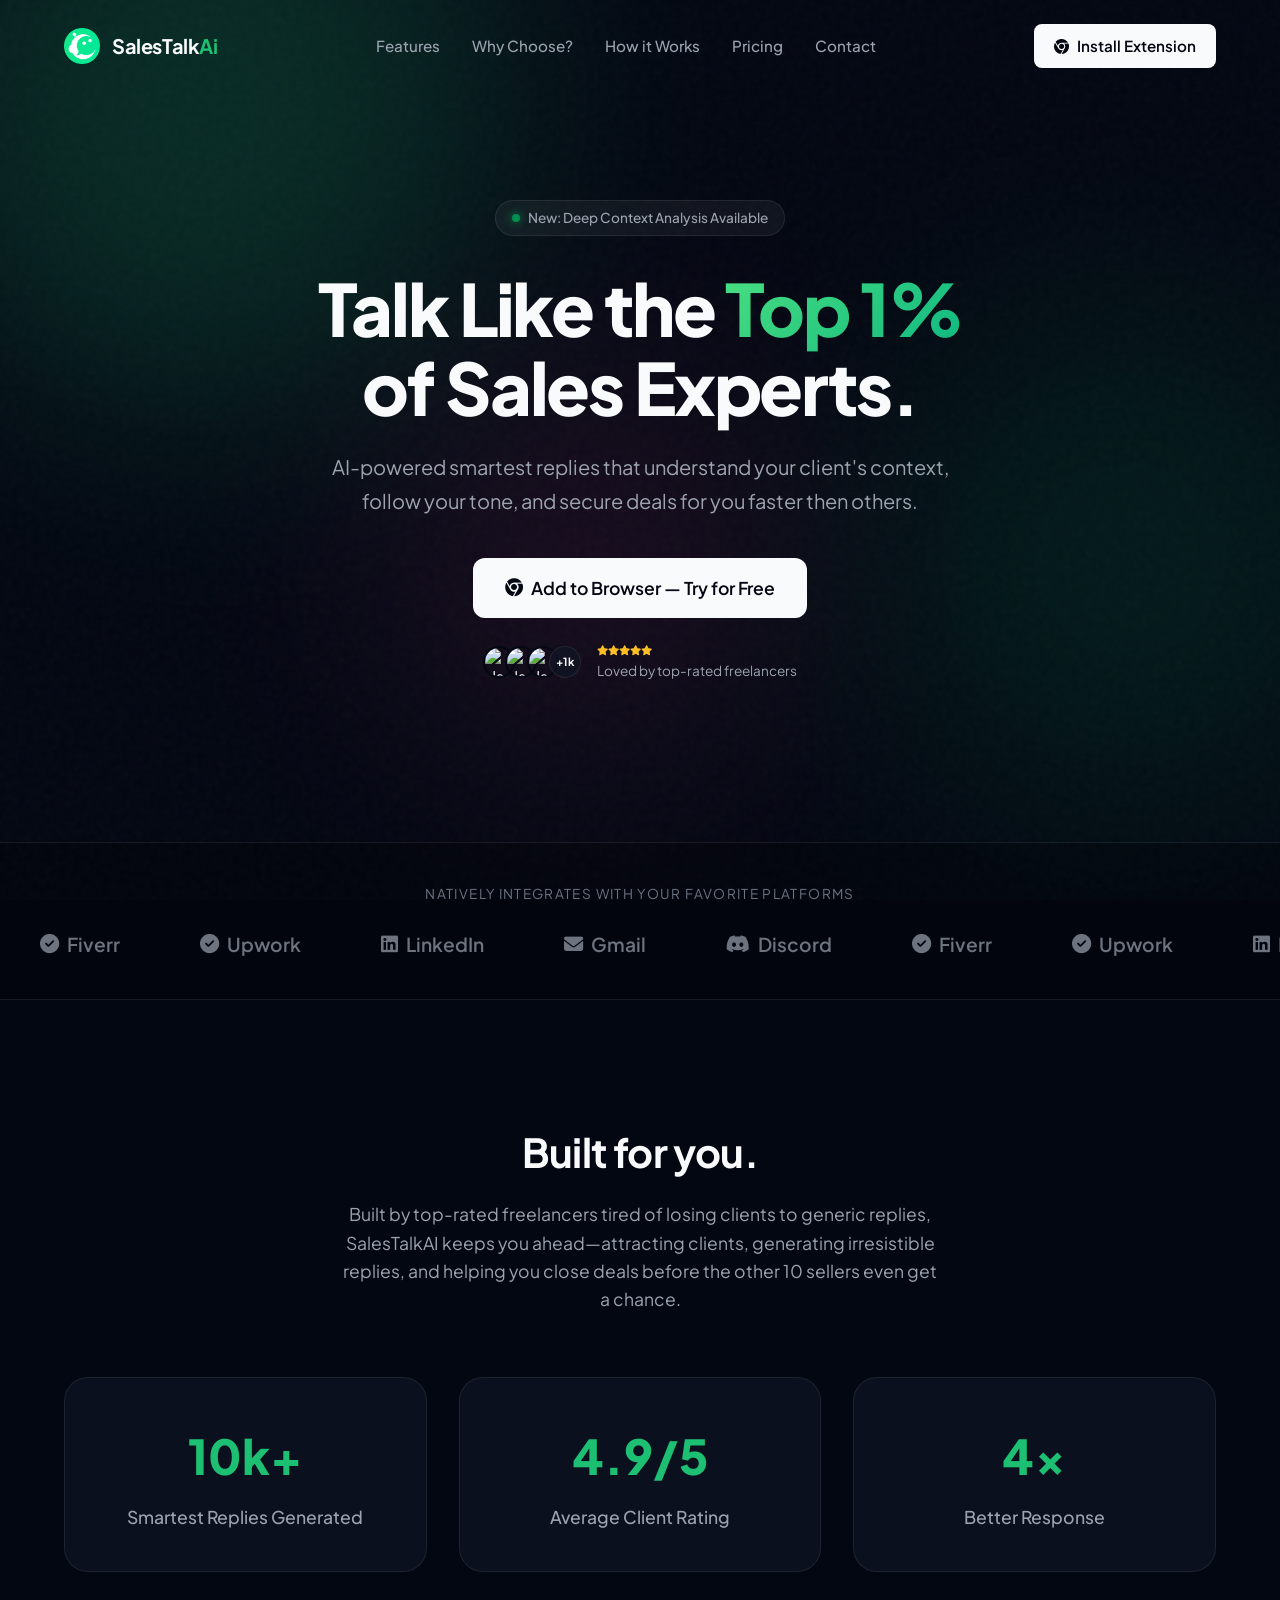
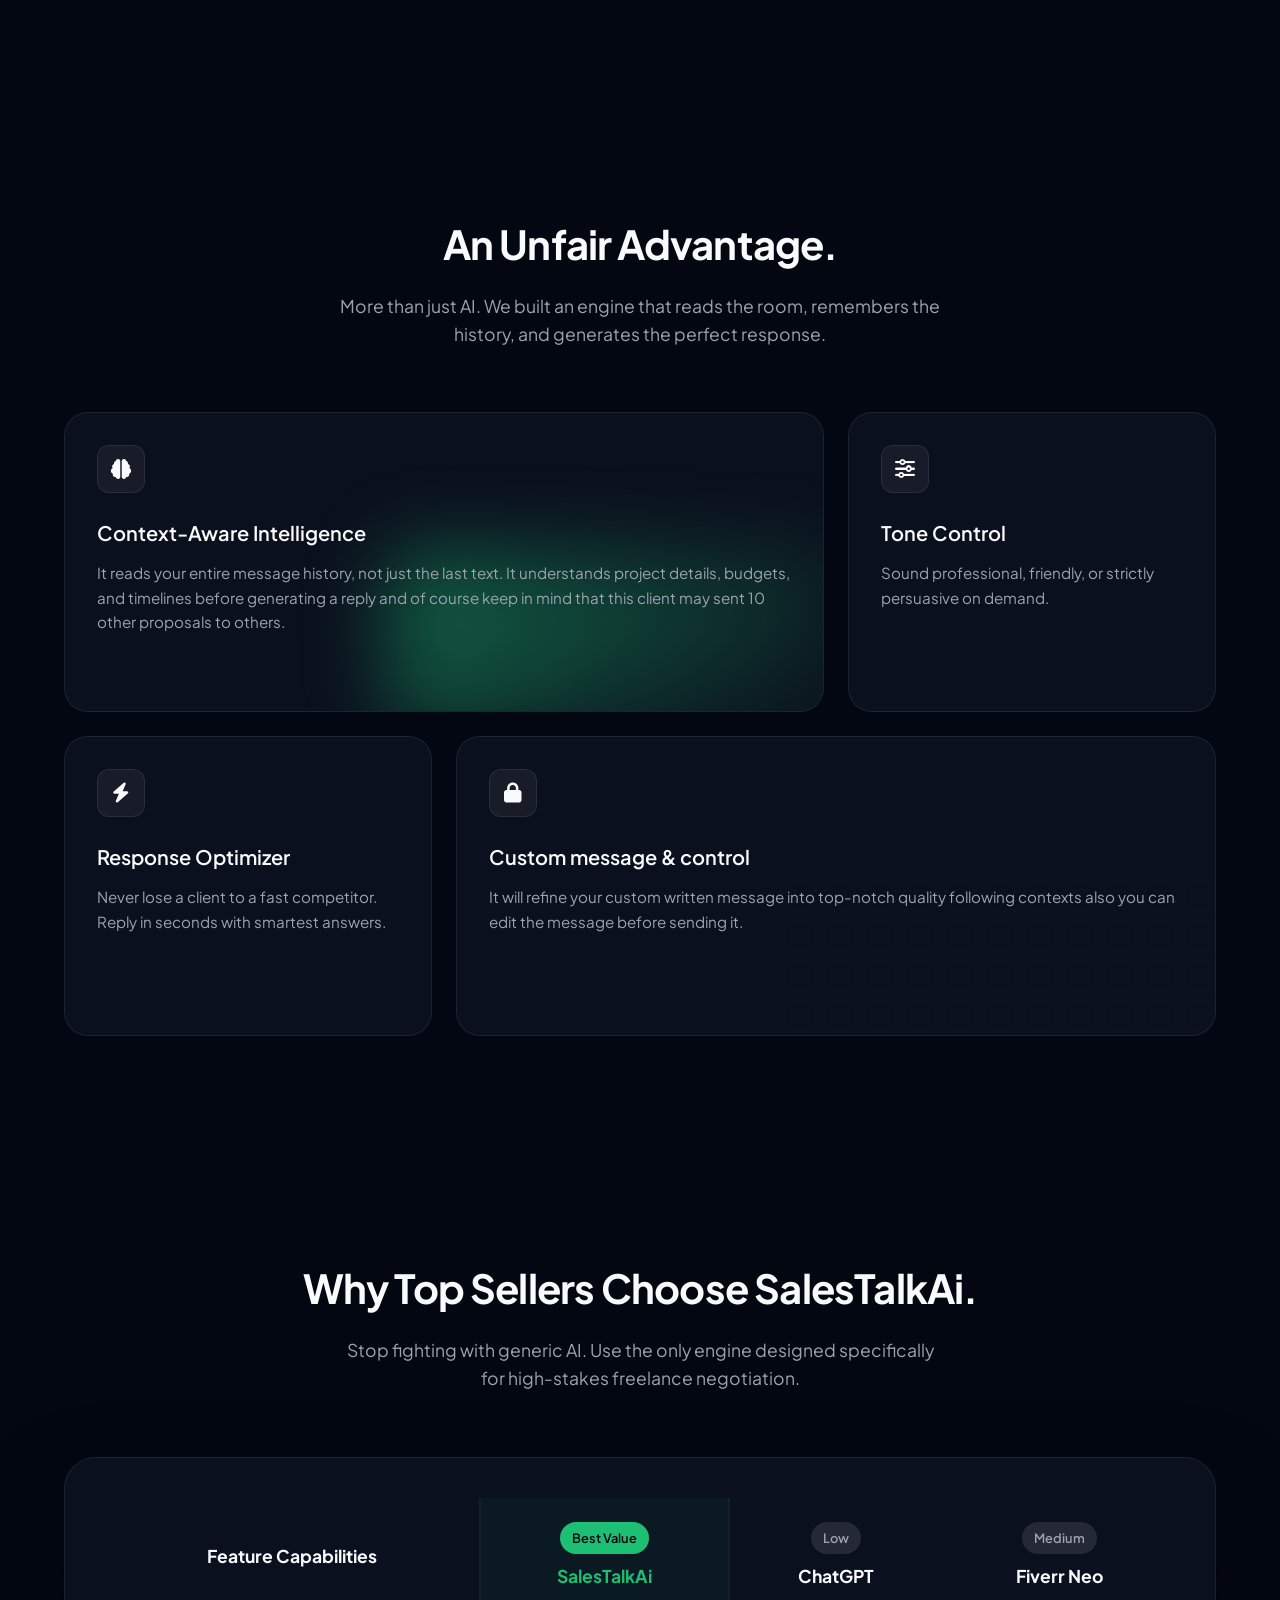
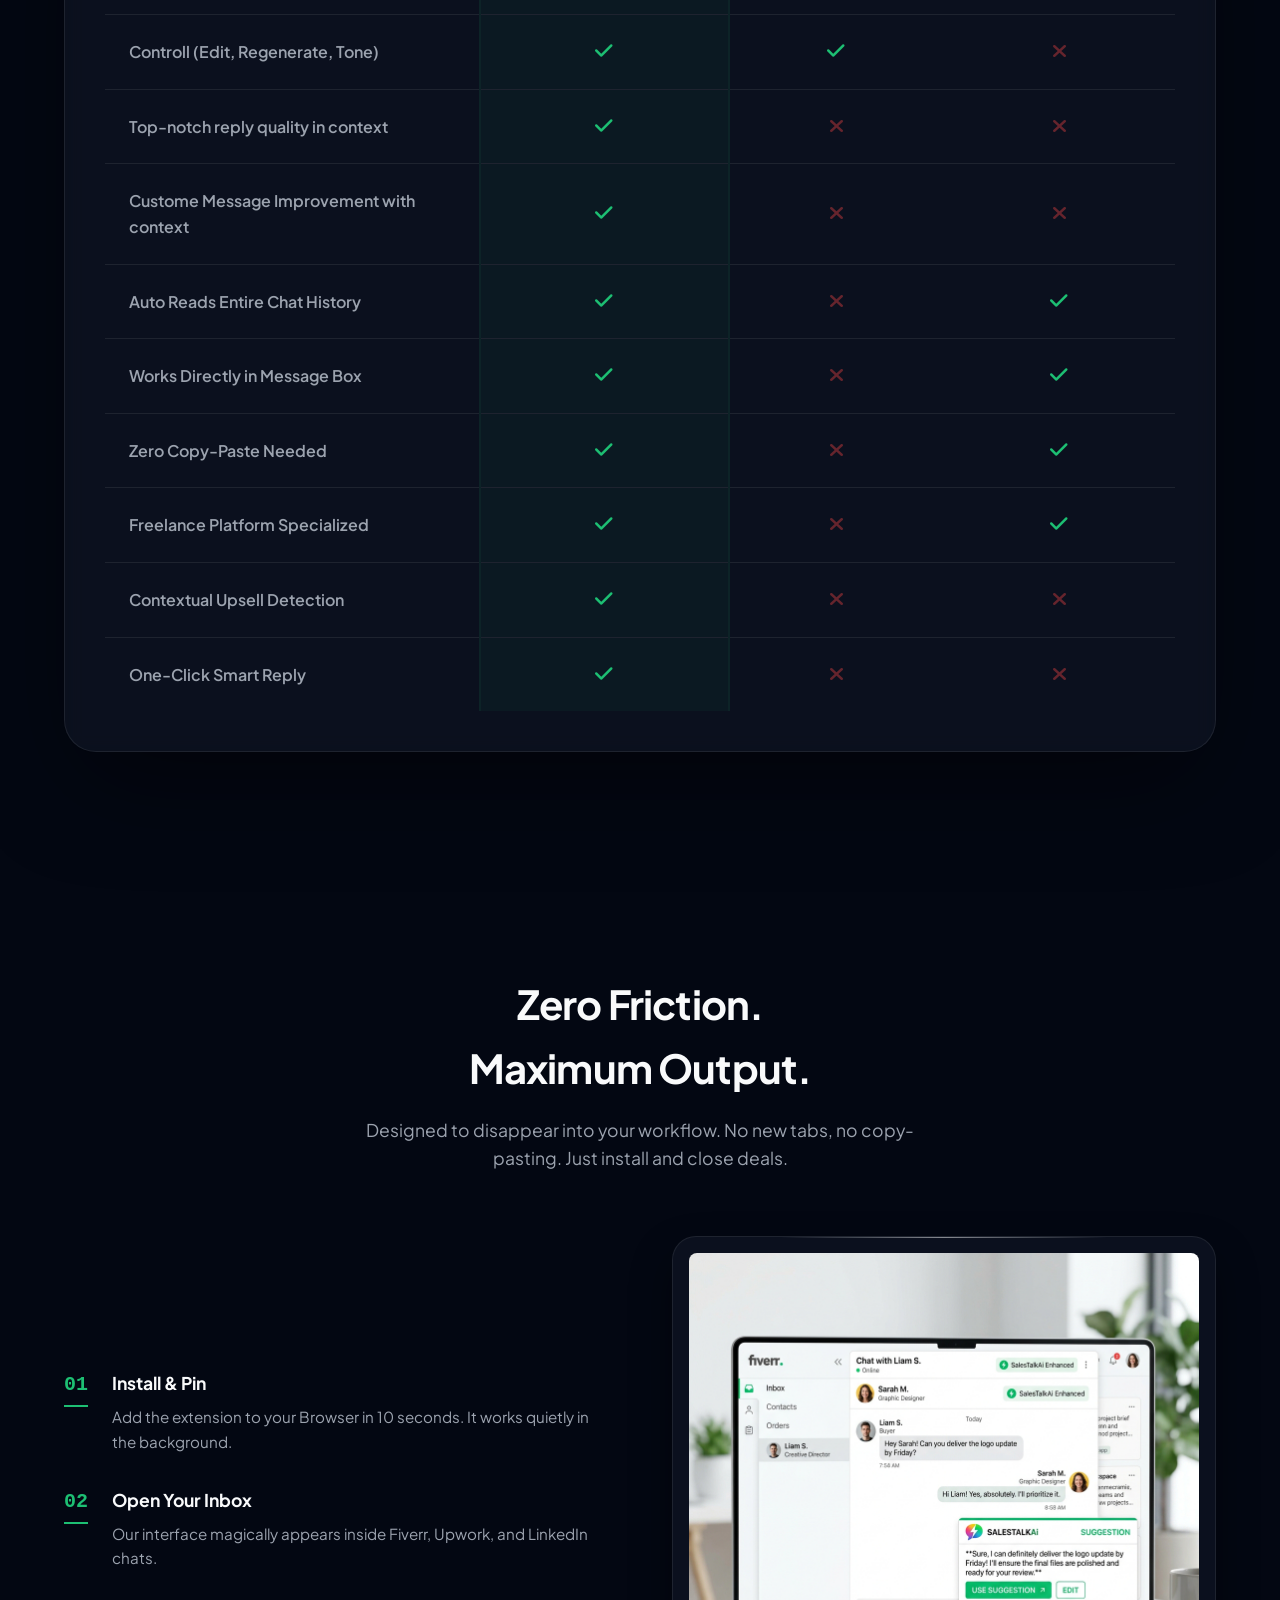
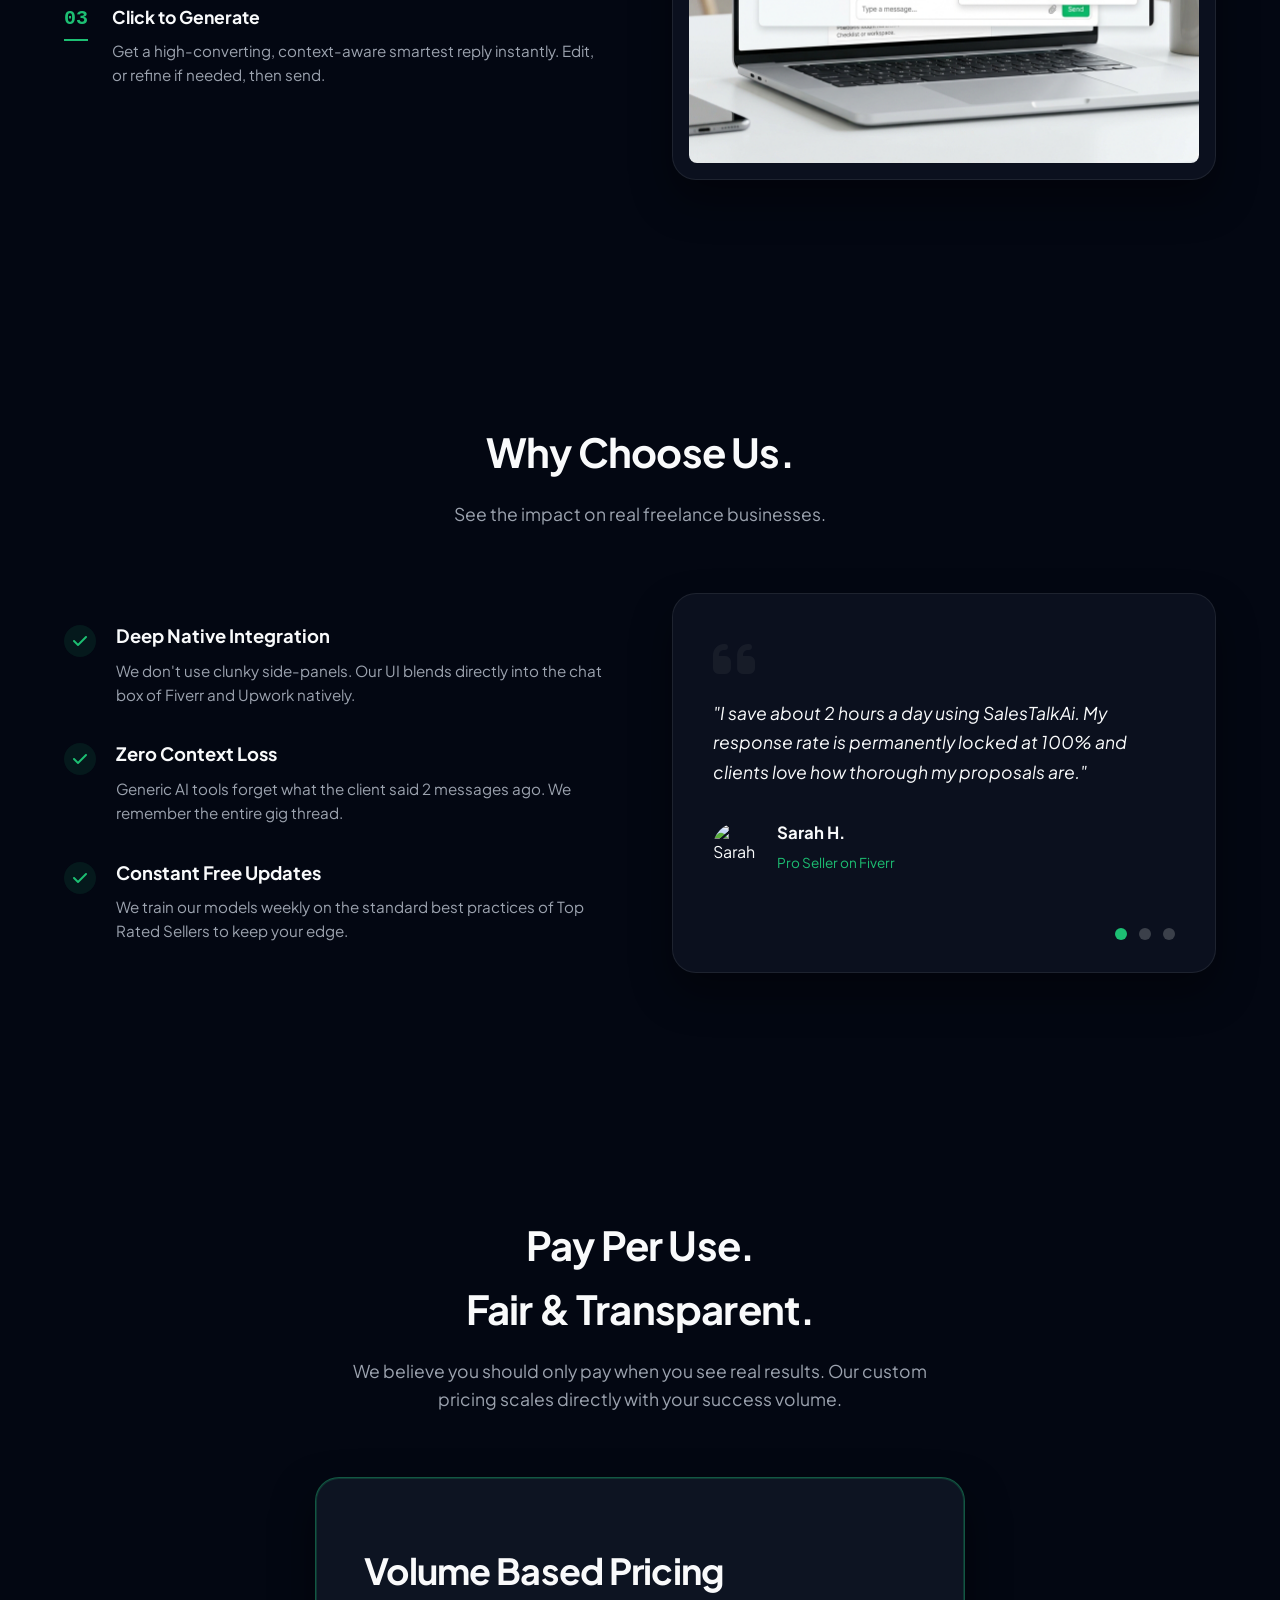
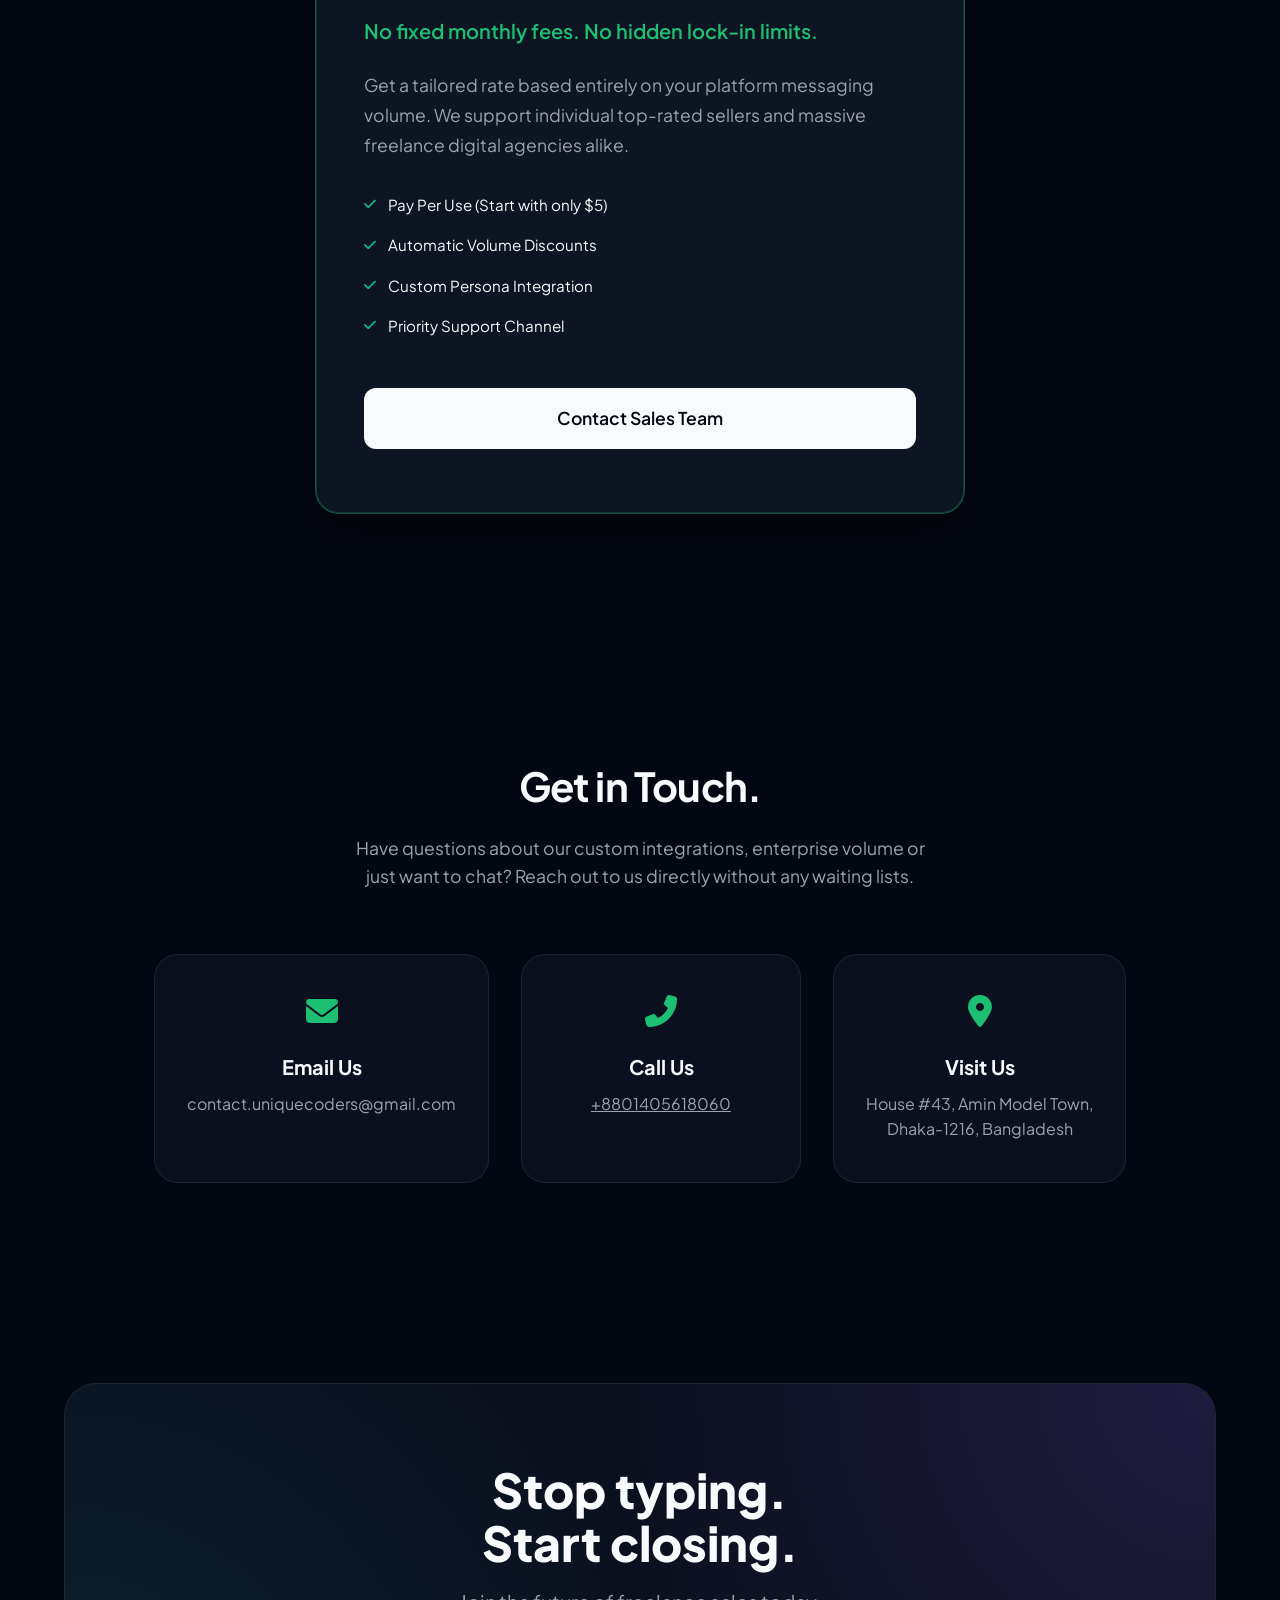
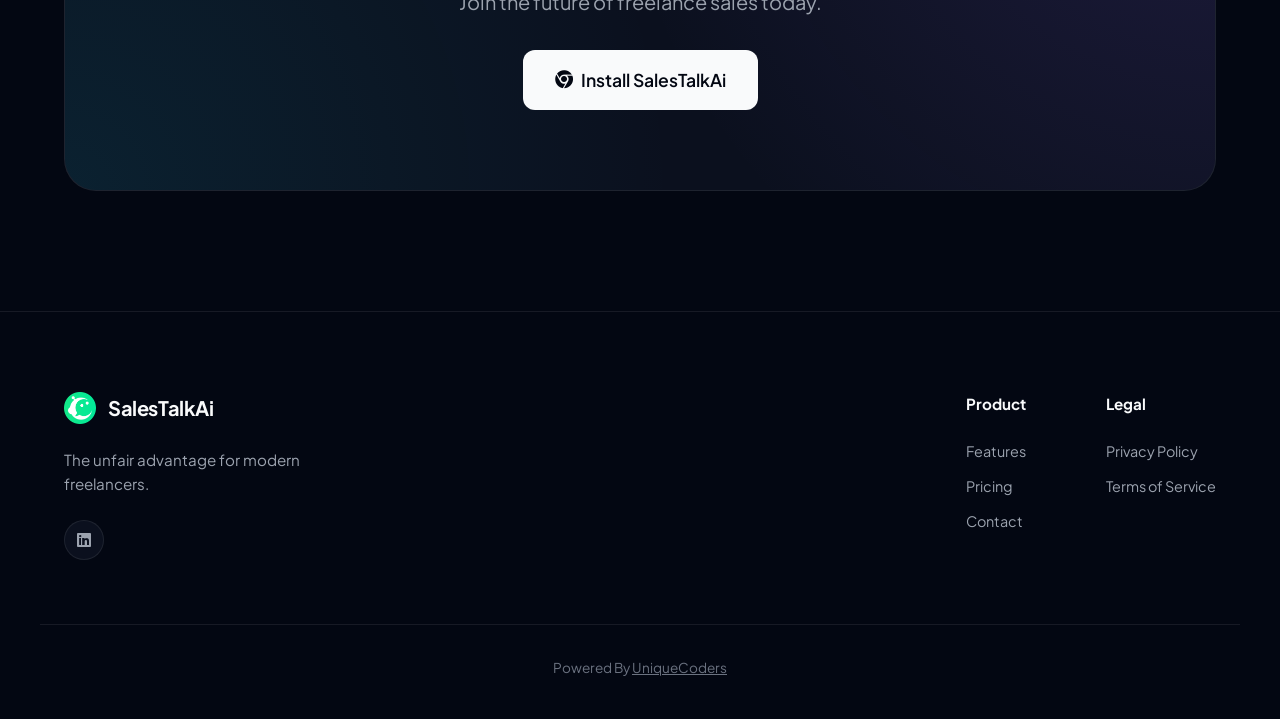
==== index.html @ 72fe9add "Add files via upload" ====
<!DOCTYPE html>
<html lang="en" class="dark">

<head>
    <meta charset="UTF-8">
    <meta name="viewport" content="width=device-width, initial-scale=1.0">
    <title>SalesTalkAi — The Top 1% Freelancer's Secret</title>
    <meta name="description"
        content="AI-powered live chat smart reply generator engine for Fiverr, Upwork, and LinkedIn.">
    <!-- Google Fonts: Plus Jakarta Sans for premium SaaS look -->
    <link rel="preconnect" href="https://fonts.googleapis.com">
    <link rel="preconnect" href="https://fonts.gstatic.com" crossorigin>
    <link href="https://fonts.googleapis.com/css2?family=Plus+Jakarta+Sans:wght@300;400;500;600;700;800&display=swap"
        rel="stylesheet">
    <!-- Font Awesome -->
    <link rel="stylesheet" href="https://cdnjs.cloudflare.com/ajax/libs/font-awesome/6.4.0/css/all.min.css">
    <!-- Custom CSS -->
    <link rel="stylesheet" href="css/style.css">
</head>

<body>

    <!-- Ambient Background Elements -->
    <div class="ambient-bg">
        <div class="glow-orb orb-1"></div>
        <div class="glow-orb orb-2"></div>
        <div class="glow-orb orb-3"></div>
        <div class="noise-overlay"></div>
    </div>

    <!-- Navigation -->
    <header class="site-header">
        <div class="container navbar">
            <a href="#top" class="brand">
                <img src="assets/logo.png" alt="SalesTalkAi Logo" class="brand-logo">
                <span class="brand-text">SalesTalk<span class="text-accent">Ai</span></span>
            </a>
            <nav class="nav-links">
                <a href="#features">Features</a>
                <a href="#whychose">Why Choose?</a>
                <a href="#workflow">How it Works</a>
                <a href="#pricing">Pricing</a>
                <a href="#contact">Contact</a>
            </nav>
            <div class="nav-actions">
                <a href="#" class="btn btn-primary glow-effect">
                    <i class="fab fa-chrome"></i> Install Extension
                </a>
            </div>
            <button class="mobile-menu-btn"><i class="fas fa-bars"></i></button>
        </div>
    </header>

    <main id="top">

        <!-- Hero Section -->
        <section class="hero-section text-center">
            <div class="container hero-container">
                <div class="badge fade-in-up" style="animation-delay: 0.1s;">
                    <span class="badge-dot"></span> New: Deep Context Analysis Available
                </div>
                <h1 class="hero-title fade-in-up" style="animation-delay: 0.2s;">
                    Talk Like the <span class="text-gradient">Top 1%</span><br>of Sales Experts.
                </h1>
                <p class="hero-subtitle fade-in-up" style="animation-delay: 0.3s;">
                    AI-powered smartest replies that understand your client's context, follow your tone, and secure
                    deals for you faster then others.
                </p>
                <div class="hero-cta fade-in-up" style="animation-delay: 0.4s;">
                    <a href="#" class="btn btn-primary btn-lg glow-effect">
                        <i class="fab fa-chrome CTA-icon"></i> Add to Browser — Try for Free
                    </a>
                    <div class="trust-indicator">
                        <div class="avatars">
                            <img src="https://i.pravatar.cc/100?img=1" alt="User">
                            <img src="https://i.pravatar.cc/100?img=2" alt="User">
                            <img src="https://i.pravatar.cc/100?img=3" alt="User">
                            <div class="avatar-more">+1k</div>
                        </div>
                        <div class="trust-text">
                            <div class="stars">
                                <i class="fas fa-star"></i><i class="fas fa-star"></i><i class="fas fa-star"></i><i
                                    class="fas fa-star"></i><i class="fas fa-star"></i>
                            </div>
                            <span>Loved by top-rated freelancers</span>
                        </div>
                    </div>
                </div>

                <!-- Hero Visual -->
                <!-- <div class="hero-visual-wrapper fade-in-up" style="animation-delay: 0.6s;">
                    <div class="mockup-container">
                        <div class="mockup-glow"></div>
                        <img src="assets/hero.png" alt="SalesTalkAi Dashboard interface"
                            class="hero-mockup-img floating">
                    </div>
                </div> -->
            </div>
        </section>

        <!-- Logo Ticker (Moved Platform section before header/hero) -->
        <section class="logo-ticker top-ticker">
            <p class="ticker-title">Natively integrates with your favorite platforms</p>
            <div class="ticker-track">
                <!-- Group 1 -->
                <div class="ticker-items">
                    <span><i class="fas fa-check-circle"></i> Fiverr</span>
                    <span><i class="fas fa-check-circle"></i> Upwork</span>
                    <span><i class="fab fa-linkedin"></i> LinkedIn</span>
                    <span><i class="fas fa-envelope"></i> Gmail</span>
                    <span><i class="fab fa-discord"></i> Discord</span>
                </div>
                <!-- Group 2 -->
                <div class="ticker-items" aria-hidden="true">
                    <span><i class="fas fa-check-circle"></i> Fiverr</span>
                    <span><i class="fas fa-check-circle"></i> Upwork</span>
                    <span><i class="fab fa-linkedin"></i> LinkedIn</span>
                    <span><i class="fas fa-envelope"></i> Gmail</span>
                    <span><i class="fab fa-discord"></i> Discord</span>
                </div>
                <!-- Group 3 -->
                <div class="ticker-items" aria-hidden="true">
                    <span><i class="fas fa-check-circle"></i> Fiverr</span>
                    <span><i class="fas fa-check-circle"></i> Upwork</span>
                    <span><i class="fab fa-linkedin"></i> LinkedIn</span>
                    <span><i class="fas fa-envelope"></i> Gmail</span>
                    <span><i class="fab fa-discord"></i> Discord</span>
                </div>
            </div>
        </section>


        <!-- About Section -->
        <section id="about" class="section about-section">
            <div class="container text-center mb-5">
                <div class="section-header reveal">
                    <h2 class="section-title">Built for you.</h2>
                    <p class="section-desc">Built by top-rated freelancers tired of losing clients to generic replies,
                        SalesTalkAI keeps you ahead—attracting clients, generating irresistible replies, and helping you
                        close deals before the other 10 sellers even get a chance.</p>
                </div>
            </div>
            <div class="container">
                <div class="about-stats-grid reveal">
                    <div class="stat-card">
                        <h3>10k+</h3>
                        <p>Smartest Replies Generated</p>
                    </div>
                    <div class="stat-card">
                        <h3>4.9/5</h3>
                        <p>Average Client Rating</p>
                    </div>
                    <div class="stat-card">
                        <h3>4x</h3>
                        <p>Better Response</p>
                    </div>
                </div>
            </div>
        </section>


        <!-- Features Bento Grid -->
        <section id="features" class="section features-section">
            <div class="container">
                <div class="section-header text-center reveal">
                    <h2 class="section-title">An Unfair Advantage.</h2>
                    <p class="section-desc">More than just AI. We built an engine that reads the room, remembers the
                        history, and generates the perfect response.</p>
                </div>

                <div class="bento-grid">
                    <!-- Bento Item 1 -->
                    <div class="bento-card col-span-2 reveal">
                        <div class="bento-content">
                            <div class="icon-box"><i class="fas fa-brain"></i></div>
                            <h3>Context-Aware Intelligence</h3>
                            <p>It reads your entire message history, not just the last text. It understands project
                                details, budgets, and timelines before generating a reply and of course keep in mind
                                that this client may sent 10 other proposals to others.</p>
                        </div>
                        <div class="bento-visual gradient-bg-1"></div>
                    </div>

                    <!-- Bento Item 2 -->
                    <div class="bento-card reveal" style="transition-delay: 0.1s;">
                        <div class="bento-content">
                            <div class="icon-box"><i class="fas fa-sliders-h"></i></div>
                            <h3>Tone Control</h3>
                            <p>Sound professional, friendly, or strictly persuasive on demand.</p>
                        </div>
                    </div>

                    <!-- Bento Item 3 -->
                    <div class="bento-card reveal" style="transition-delay: 0.2s;">
                        <div class="bento-content">
                            <div class="icon-box"><i class="fas fa-bolt"></i></div>
                            <h3>Response Optimizer</h3>
                            <p>Never lose a client to a fast competitor. Reply in seconds with smartest answers.</p>
                        </div>
                    </div>

                    <!-- Bento Item 4 -->
                    <div class="bento-card col-span-2 reveal" style="transition-delay: 0.3s;">
                        <div class="bento-content">
                            <div class="icon-box"><i class="fas fa-lock"></i></div>
                            <h3>Custom message & control</h3>
                            <p>It will refine your custom written message into top-notch quality following contexts also
                                you can edit the message before sending it.
                            </p>
                        </div>
                        <div class="bento-visual wireframe-bg"></div>
                    </div>
                </div>
            </div>
        </section>

        <!-- Comparison Section -->
        <section id="whychose" class="section comparison-section">
            <div class="container">
                <div class="section-header text-center reveal">
                    <h2 class="section-title">Why Top Sellers Choose SalesTalkAi.</h2>
                    <p class="section-desc">Stop fighting with generic AI. Use the only engine designed specifically for
                        high-stakes freelance negotiation.</p>
                </div>

                <div class="comparison-wrapper reveal">
                    <table class="comparison-table">
                        <thead>
                            <tr>
                                <th>Feature Capabilities</th>
                                <th class="salestalk-col">
                                    <div class="tool-badge badge-salestalk">Best Value</div><br>SalesTalkAi
                                </th>
                                <th>
                                    <div class="tool-badge badge-generic">Low</div><br>ChatGPT
                                </th>
                                <th>
                                    <div class="tool-badge badge-generic">Medium</div><br>Fiverr Neo
                                </th>
                            </tr>
                        </thead>
                        <tbody>
                            <tr>
                                <td>Controll (Edit, Regenerate, Tone)</td>
                                <td class="salestalk-col"><i class="fas fa-check"></i></td>
                                <td><i class="fas fa-check"></i></td>
                                <td><i class="fas fa-times"></i></td>
                            </tr>
                            <tr>
                                <td>Top-notch reply quality in context</td>
                                <td class="salestalk-col"><i class="fas fa-check"></i></td>
                                <td><i class="fas fa-times"></i></td>
                                <td><i class="fas fa-times"></i></td>
                            </tr>
                            <tr>
                                <td>Custome Message Improvement with context</td>
                                <td class="salestalk-col"><i class="fas fa-check"></i></td>
                                <td><i class="fas fa-times"></i></td>
                                <td><i class="fas fa-times"></i></td>
                            </tr>
                            <tr>
                                <td>Auto Reads Entire Chat History</td>
                                <td class="salestalk-col"><i class="fas fa-check"></i></td>
                                <td><i class="fas fa-times"></i></td>
                                <td><i class="fas fa-check"></i></td>
                            </tr>
                            <tr>
                                <td>Works Directly in Message Box</td>
                                <td class="salestalk-col"><i class="fas fa-check"></i></td>
                                <td><i class="fas fa-times"></i></td>
                                <td><i class="fas fa-check"></i></td>
                            </tr>
                            <tr>
                                <td>Zero Copy-Paste Needed</td>
                                <td class="salestalk-col"><i class="fas fa-check"></i></td>
                                <td><i class="fas fa-times"></i></td>
                                <td><i class="fas fa-check"></i></td>
                            </tr>
                            <tr>
                                <td>Freelance Platform Specialized</td>
                                <td class="salestalk-col"><i class="fas fa-check"></i></td>
                                <td><i class="fas fa-times"></i></td>
                                <td><i class="fas fa-check"></i></td>
                            </tr>
                            <tr>
                                <td>Contextual Upsell Detection</td>
                                <td class="salestalk-col"><i class="fas fa-check"></i></td>
                                <td><i class="fas fa-times"></i></td>
                                <td><i class="fas fa-times"></i></td>
                            </tr>
                            <tr>
                                <td>One-Click Smart Reply</td>
                                <td class="salestalk-col"><i class="fas fa-check"></i></td>
                                <td><i class="fas fa-times"></i></td>
                                <td><i class="fas fa-times"></i></td>
                            </tr>
                        </tbody>
                    </table>
                </div>
            </div>
        </section>

        <!-- How it works (Side by Side) -->
        <section id="workflow" class="section workflow-section">
            <div class="container text-center mb-5">
                <div class="section-header reveal">
                    <h2 class="section-title">Zero Friction.<br>Maximum Output.</h2>
                    <p class="section-desc">Designed to disappear into your workflow. No new tabs, no copy-pasting. Just
                        install and close deals.</p>
                </div>
            </div>
            <div class="container">
                <div class="workflow-grid text-left">
                    <div class="workflow-content reveal">
                        <div class="step-list">
                            <div class="step-item">
                                <div class="step-number">01</div>
                                <div class="step-text">
                                    <h4>Install & Pin</h4>
                                    <p>Add the extension to your Browser in 10 seconds. It works quietly in the
                                        background.
                                    </p>
                                </div>
                            </div>
                            <div class="step-item">
                                <div class="step-number">02</div>
                                <div class="step-text">
                                    <h4>Open Your Inbox</h4>
                                    <p>Our interface magically appears inside Fiverr, Upwork, and LinkedIn chats.</p>
                                </div>
                            </div>
                            <div class="step-item">
                                <div class="step-number">03</div>
                                <div class="step-text">
                                    <h4>Click to Generate</h4>
                                    <p>Get a high-converting, context-aware smartest reply instantly. Edit, or refine if
                                        needed, then send.</p>
                                </div>
                            </div>
                        </div>
                    </div>

                    <div class="workflow-visual reveal" style="transition-delay: 0.2s;">
                        <div class="glass-container">
                            <div class="glass-highlight"></div>
                            <img src="assets/mockup.png" alt="Fiverr Chat AI integration mockup" class="ui-mockup">
                        </div>
                    </div>
                </div>
            </div>
        </section>


        <!-- Why Us Section / Testimonials -->
        <section id="why-us" class="section why-us-section">
            <div class="container text-center mb-5">
                <div class="section-header reveal">
                    <h2 class="section-title">Why Choose Us.</h2>
                    <p class="section-desc">See the impact on real freelance businesses.</p>
                </div>
            </div>

            <div class="container">
                <div class="why-us-grid">
                    <!-- Key Points -->
                    <div class="why-us-points reveal">
                        <div class="point-item">
                            <div class="point-icon"><i class="fas fa-check"></i></div>
                            <div class="point-text">
                                <h4>Deep Native Integration</h4>
                                <p>We don't use clunky side-panels. Our UI blends directly into the chat box of Fiverr
                                    and Upwork natively.</p>
                            </div>
                        </div>
                        <div class="point-item">
                            <div class="point-icon"><i class="fas fa-check"></i></div>
                            <div class="point-text">
                                <h4>Zero Context Loss</h4>
                                <p>Generic AI tools forget what the client said 2 messages ago. We remember the entire
                                    gig thread.</p>
                            </div>
                        </div>
                        <div class="point-item">
                            <div class="point-icon"><i class="fas fa-check"></i></div>
                            <div class="point-text">
                                <h4>Constant Free Updates</h4>
                                <p>We train our models weekly on the standard best practices of Top Rated Sellers to
                                    keep your edge.</p>
                            </div>
                        </div>
                    </div>

                    <!-- Testimonial Slider (CSS-only basis, JS auto-ticks) -->
                    <div class="testimonial-slider-container reveal" style="transition-delay: 0.2s;">
                        <input type="radio" name="slider" id="slide-1" checked>
                        <input type="radio" name="slider" id="slide-2">
                        <input type="radio" name="slider" id="slide-3">

                        <div class="testimonials">
                            <div class="testimonial-slide slide-1">
                                <div class="quote-icon"><i class="fas fa-quote-left"></i></div>
                                <p class="quote-text">"I save about 2 hours a day using SalesTalkAi. My response rate is
                                    permanently locked at 100% and clients love how thorough my proposals are."</p>
                                <div class="author-info">
                                    <img src="https://i.pravatar.cc/150?img=11" alt="Sarah H.">
                                    <div>
                                        <h5>Sarah H.</h5>
                                        <span>Pro Seller on Fiverr</span>
                                    </div>
                                </div>
                            </div>

                            <div class="testimonial-slide slide-2">
                                <div class="quote-icon"><i class="fas fa-quote-left"></i></div>
                                <p class="quote-text">"The fact that it remembers the client's budget and project
                                    requirements from 5 messages ago is mind-blowing. It's like having a dedicated sales
                                    assistant."</p>
                                <div class="author-info">
                                    <img src="https://i.pravatar.cc/150?img=33" alt="Mark D.">
                                    <div>
                                        <h5>Mark D.</h5>
                                        <span>Top Rated Web Developer</span>
                                    </div>
                                </div>
                            </div>

                            <div class="testimonial-slide slide-3">
                                <div class="quote-icon"><i class="fas fa-quote-left"></i></div>
                                <p class="quote-text">"I'm not a native English speaker, so closing deals was hard.
                                    SalesTalkAi fixes my grammar and uses persuasive sales frameworks automatically. My
                                    revenue is up 40%."</p>
                                <div class="author-info">
                                    <img src="https://i.pravatar.cc/150?img=68" alt="Elena V.">
                                    <div>
                                        <h5>Elena V.</h5>
                                        <span>Level 2 Designer</span>
                                    </div>
                                </div>
                            </div>
                        </div>

                        <div class="slider-nav">
                            <label for="slide-1"></label>
                            <label for="slide-2"></label>
                            <label for="slide-3"></label>
                        </div>
                    </div>
                </div>
            </div>
        </section>

        <!-- Pricing Section -->
        <section id="pricing" class="section pricing-section">
            <div class="container">
                <div class="section-header text-center reveal">
                    <h2 class="section-title">Pay Per Use.<br>Fair & Transparent.</h2>
                    <p class="section-desc">We believe you should only pay when you see real results. Our custom pricing
                        scales directly with your success volume.</p>
                </div>

                <div class="pricing-single-card reveal">
                    <div class="card-content">
                        <h3>Volume Based Pricing</h3>
                        <p class="highlight-text">No fixed monthly fees. No hidden lock-in limits.</p>
                        <p class="pricing-bio">Get a tailored rate based entirely on your platform messaging volume. We
                            support individual top-rated sellers and massive freelance digital agencies alike.</p>
                        <ul class="plan-features">
                            <li><i class="fas fa-check text-accent"></i> Pay Per Use (Start with only $5)</li>
                            <li><i class="fas fa-check text-accent"></i> Automatic Volume Discounts</li>
                            <li><i class="fas fa-check text-accent"></i> Custom Persona Integration</li>
                            <li><i class="fas fa-check text-accent"></i> Priority Support Channel</li>
                        </ul>
                        <a href="https://wa.me/+8801405618060?text=I would like to use SalesTalkAi"
                            class="btn btn-primary btn-lg glow-effect mt-5">Contact
                            Sales Team</a>
                    </div>
                </div>
            </div>
        </section>

        <!-- Contact Section -->
        <section id="contact" class="section contact-section">
            <div class="container text-center">
                <div class="section-header reveal">
                    <h2 class="section-title">Get in Touch.</h2>
                    <p class="section-desc">Have questions about our custom integrations, enterprise volume or just want
                        to chat? Reach out to us directly without any waiting lists.</p>
                </div>

                <div class="contact-grid reveal">
                    <div class="contact-card">
                        <i class="fas fa-envelope"></i>
                        <h4>Email Us</h4>
                        <p>contact.uniquecoders@gmail.com</p>
                    </div>
                    <div class="contact-card">
                        <i class="fas fa-phone-alt"></i>
                        <h4>Call Us</h4>
                        <p><a
                                href="https://wa.me/+8801405618060?text=I would like to discuss with you regarding SalesTalkAi">+8801405618060</a>
                        </p>
                    </div>
                    <div class="contact-card">
                        <i class="fas fa-map-marker-alt"></i>
                        <h4>Visit Us</h4>
                        <p>House #43, Amin Model Town, <br> Dhaka-1216, Bangladesh</p>
                    </div>
                </div>
            </div>
        </section>

        <!-- CTA Section -->
        <section class="cta-section">
            <div class="container">
                <div class="cta-box reveal">
                    <div class="mesh-bg"></div>
                    <h2>Stop typing.<br>Start closing.</h2>
                    <p>Join the future of freelance sales today.</p>
                    <a href="#" class="btn btn-primary btn-lg glow-effect mt-4">
                        <i class="fab fa-chrome"></i> Install SalesTalkAi
                    </a>
                </div>
            </div>
        </section>

    </main>

    <!-- Footer -->
    <footer class="site-footer">
        <div class="container footer-grid">
            <div class="footer-brand">
                <a href="#" class="brand">
                    <img src="assets/logo.png" alt="SalesTalkAi Logo" class="brand-logo"
                        style="width: 32px; height: 32px;">
                    <span class="brand-text">SalesTalkAi</span>
                </a>
                <p>The unfair advantage for modern freelancers.</p>
                <div class="social-links">
                    <a href="https://www.linkedin.com/company/uniquecoder/"><i class="fab fa-linkedin"></i></a>
                </div>
            </div>
            <div class="footer-links">
                <div class="link-group">
                    <h4>Product</h4>
                    <a href="#features">Features</a>
                    <a href="#pricing">Pricing</a>
                    <a href="#contact">Contact</a>
                </div>
                <div class="link-group">
                    <h4>Legal</h4>
                    <a href="./privacy.html">Privacy Policy</a>
                    <a href="./tos.html">Terms of Service</a>
                </div>
            </div>
        </div>
        <div class="container footer-bottom">
            <p>Powered By <a style="color: var(--white);" href="https://www.linkedin.com/company/uniquecoder/"
                    target="_blank">UniqueCoders</a></p>
        </div>
    </footer>

    <!-- Scripts -->
    <script>
        // Scroll reveal animation
        function reveal() {
            var reveals = document.querySelectorAll(".reveal");
            for (var i = 0; i < reveals.length; i++) {
                var windowHeight = window.innerHeight;
                var elementTop = reveals[i].getBoundingClientRect().top;
                var elementVisible = 100;
                if (elementTop < windowHeight - elementVisible) {
                    reveals[i].classList.add("active");
                }
            }
        }
        window.addEventListener("scroll", reveal);
        reveal(); // Trigger on load

        // Header scroll effect
        const header = document.querySelector('.site-header');
        window.addEventListener('scroll', () => {
            if (window.scrollY > 50) {
                header.classList.add('scrolled');
            } else {
                header.classList.remove('scrolled');
            }
        });

        // Smooth scroll for anchor links
        document.querySelectorAll('a[href^="#"]').forEach(anchor => {
            anchor.addEventListener('click', function (e) {
                e.preventDefault();
                document.querySelector(this.getAttribute('href')).scrollIntoView({
                    behavior: 'smooth'
                });
            });
        });

        // Auto-slide testimoial slider every 15 seconds
        let currentSlide = 1;
        setInterval(() => {
            currentSlide++;
            if (currentSlide > 3) currentSlide = 1;
            document.getElementById('slide-' + currentSlide).checked = true;
        }, 15000);
    </script>
</body>

</html>
---- css/style.css ----
:root {
    /* Color Palette */
    --bg-base: #030712;
    --bg-surface: rgba(17, 24, 39, 0.6);
    --bg-surface-hover: rgba(31, 41, 55, 0.8);
    --border-color: rgba(255, 255, 255, 0.08);
    --text-primary: #f9fafb;
    --text-secondary: #9ca3af;
    --text-muted: #6b7280;

    --accent-primary: #1dbf73;
    /* Fiverr Green */
    --accent-secondary: #008f51;
    /* Dark Fiverr Green */
    --accent-glow: rgba(29, 191, 115, 0.4);

    /* Typography */
    --font-main: 'Plus Jakarta Sans', system-ui, -apple-system, sans-serif;

    /* Layout */
    --container-width: 1200px;
    --radius-sm: 8px;
    --radius-md: 16px;
    --radius-lg: 24px;
    --radius-xl: 32px;
}

* {
    margin: 0;
    padding: 0;
    box-sizing: border-box;
}

body {
    font-family: var(--font-main);
    background-color: var(--bg-base);
    color: var(--text-primary);
    line-height: 1.6;
    overflow-x: hidden;
    -webkit-font-smoothing: antialiased;
}

/* Ambient Background */
.ambient-bg {
    position: fixed;
    top: 0;
    left: 0;
    width: 100vw;
    height: 100vh;
    z-index: -1;
    overflow: hidden;
    pointer-events: none;
}

.glow-orb {
    position: absolute;
    border-radius: 50%;
    filter: blur(120px);
    opacity: 0.4;
    animation: pulseOrb 8s alternate infinite;
}

.orb-1 {
    width: 600px;
    height: 600px;
    background: var(--accent-primary);
    top: -200px;
    left: -100px;
    opacity: 0.2;
}

.orb-2 {
    width: 500px;
    height: 500px;
    background: var(--accent-secondary);
    bottom: 10%;
    right: -100px;
    opacity: 0.15;
    animation-delay: -3s;
}

.orb-3 {
    width: 400px;
    height: 400px;
    background: #ec4899;
    top: 40%;
    left: 30%;
    opacity: 0.1;
    animation-delay: -5s;
}

.noise-overlay {
    position: absolute;
    inset: 0;
    opacity: 0.03;
    pointer-events: none;
    /* Basic noise pattern base64 */
    background-image: url("data:image/svg+xml,%3Csvg viewBox='0 0 200 200' xmlns='http://www.w3.org/2000/svg'%3E%3Cfilter id='noiseFilter'%3E%3CfeTurbulence type='fractalNoise' baseFrequency='0.65' numOctaves='3' stitchTiles='stitch'/%3E%3C/filter%3E%3Crect width='100%25' height='100%25' filter='url(%23noiseFilter)'/%3E%3C/svg%3E");
}

@keyframes pulseOrb {
    0% {
        transform: scale(1) translate(0, 0);
    }

    100% {
        transform: scale(1.1) translate(20px, 20px);
    }
}

/* Typography Classes */
.text-gradient {
    background: linear-gradient(135deg, #4ade80, #10b981);
    -webkit-background-clip: text;
    background-clip: text;
    color: transparent;
}

.text-accent {
    color: var(--accent-primary);
}

.text-center {
    text-align: center;
}

/* Containers */
.container {
    max-width: var(--container-width);
    margin: 0 auto;
    padding: 0 24px;
}

/* Buttons */
.btn {
    display: inline-flex;
    align-items: center;
    justify-content: center;
    gap: 8px;
    padding: 10px 20px;
    border-radius: var(--radius-sm);
    font-weight: 600;
    font-size: 0.95rem;
    text-decoration: none;
    transition: all 0.3s ease;
    cursor: pointer;
    border: none;
}

.btn-lg {
    padding: 16px 32px;
    font-size: 1.1rem;
    border-radius: 12px;
}

.btn-block {
    width: 100%;
}

.btn-primary {
    background: var(--text-primary);
    color: var(--bg-base);
}

.btn-primary:hover {
    background: #e5e7eb;
    transform: translateY(-2px);
}

.btn-secondary {
    background: transparent;
    color: var(--text-primary);
    border: 1px solid var(--border-color);
}

.btn-secondary:hover {
    background: var(--bg-surface);
}

.btn-outline {
    background: transparent;
    color: var(--text-primary);
    border: 1px solid var(--border-color);
}

.btn-outline:hover {
    border-color: var(--text-primary);
}

.glow-effect {
    position: relative;
}

.glow-effect::after {
    content: '';
    position: absolute;
    inset: -2px;
    background: linear-gradient(135deg, var(--accent-primary), var(--accent-secondary));
    z-index: -1;
    border-radius: inherit;
    filter: blur(8px);
    opacity: 0;
    transition: opacity 0.3s ease;
}

.glow-effect:hover::after {
    opacity: 0.4;
}

/* Header/Nav */
.site-header {
    position: fixed;
    top: 0;
    width: 100%;
    z-index: 100;
    transition: all 0.3s ease;
    padding: 24px 0;
}

.site-header.scrolled {
    padding: 16px 0;
    background: rgba(3, 7, 18, 0.8);
    backdrop-filter: blur(16px);
    border-bottom: 1px solid var(--border-color);
}

.navbar {
    display: flex;
    justify-content: space-between;
    align-items: center;
}

.brand {
    display: flex;
    align-items: center;
    gap: 12px;
    text-decoration: none;
    color: var(--text-primary);
}

.brand-logo {
    width: 36px;
    height: 36px;
    border-radius: 8px;
}

.brand-text {
    font-weight: 700;
    font-size: 1.25rem;
    letter-spacing: -0.02em;
}

.nav-links {
    display: flex;
    gap: 32px;
}

.nav-links a {
    color: var(--text-secondary);
    text-decoration: none;
    font-size: 0.95rem;
    font-weight: 500;
    transition: color 0.2s;
}

.nav-links a:hover {
    color: var(--text-primary);
}

.nav-actions {
    display: flex;
    gap: 16px;
}

.mobile-menu-btn {
    display: none;
    background: none;
    border: none;
    color: var(--text-primary);
    font-size: 1.5rem;
    cursor: pointer;
}

/* Hero Section */
.top-ticker {
    margin-top: 80px;
    /* offset the fixed header */
    border-top: none;
}

.hero-section {
    padding: 200px 0 80px;
    position: relative;
}

.badge {
    display: inline-flex;
    align-items: center;
    gap: 8px;
    padding: 6px 16px;
    background: rgba(255, 255, 255, 0.05);
    border: 1px solid var(--border-color);
    border-radius: 999px;
    font-size: 0.85rem;
    font-weight: 500;
    margin-bottom: 32px;
    color: var(--text-secondary);
}

.badge-dot {
    width: 8px;
    height: 8px;
    background: var(--accent-secondary);
    border-radius: 50%;
    box-shadow: 0 0 10px var(--accent-secondary);
}

.hero-title {
    font-size: 4.5rem;
    font-weight: 800;
    line-height: 1.1;
    letter-spacing: -0.03em;
    margin-bottom: 24px;
}

.hero-subtitle {
    font-size: 1.25rem;
    color: var(--text-secondary);
    max-width: 650px;
    margin: 0 auto 40px;
    line-height: 1.7;
}

.hero-cta {
    display: flex;
    flex-direction: column;
    align-items: center;
    gap: 24px;
}

.trust-indicator {
    display: flex;
    align-items: center;
    gap: 16px;
}

.avatars {
    display: flex;
}

.avatars img {
    width: 32px;
    height: 32px;
    border-radius: 50%;
    border: 2px solid var(--bg-base);
    margin-left: -10px;
}

.avatars img:first-child {
    margin-left: 0;
}

.avatar-more {
    width: 32px;
    height: 32px;
    border-radius: 50%;
    background: var(--bg-surface);
    border: 1px solid var(--border-color);
    display: flex;
    align-items: center;
    justify-content: center;
    font-size: 0.7rem;
    font-weight: bold;
    margin-left: -10px;
    z-index: 1;
}

.trust-text {
    text-align: left;
    font-size: 0.85rem;
    color: var(--text-secondary);
}

.trust-text .stars {
    color: #fbbf24;
    margin-bottom: 2px;
    font-size: 10px;
}

.hero-visual-wrapper {
    margin-top: 80px;
    perspective: 1000px;
}

.mockup-container {
    position: relative;
    max-width: 900px;
    margin: 0 auto;
    border-radius: 12px;
    padding: 8px;
    background: linear-gradient(to bottom, rgba(255, 255, 255, 0.1), rgba(255, 255, 255, 0.02));
    box-shadow: 0 25px 50px -12px rgba(0, 0, 0, 0.5);
    transform: rotateX(5deg);
    transition: transform 0.5s ease;
}

.mockup-container:hover {
    transform: rotateX(0deg);
}

.mockup-glow {
    position: absolute;
    top: 50%;
    left: 50%;
    width: 100%;
    height: 50px;
    background: var(--accent-primary);
    filter: blur(80px);
    transform: translate(-50%, -50%);
    z-index: -1;
    opacity: 0.5;
}

.hero-mockup-img {
    width: 100%;
    border-radius: 8px;
    display: block;
    border: 1px solid rgba(255, 255, 255, 0.1);
}

/* Sections */
.section {
    padding: 120px 0;
}


.section-header {
    margin-bottom: 64px;
}

.section-title {
    font-size: 2.5rem;
    font-weight: 700;
    margin-bottom: 16px;
    letter-spacing: -0.02em;
}

.section-desc {
    color: var(--text-secondary);
    font-size: 1.1rem;
    max-width: 600px;
    margin: 0 auto;
}

/* Logo Ticker */
.logo-ticker {
    padding: 40px 0;
    border-top: 1px solid var(--border-color);
    border-bottom: 1px solid var(--border-color);
    background: rgba(0, 0, 0, 0.2);
    overflow: hidden;
}

.ticker-title {
    text-align: center;
    color: var(--text-muted);
    font-size: 0.85rem;
    text-transform: uppercase;
    letter-spacing: 0.1em;
    margin-bottom: 24px;
}

.ticker-track {
    display: flex;
    width: max-content;
    animation: ticker 30s linear infinite;
}

.ticker-items {
    display: flex;
    gap: 80px;
    padding: 0 40px;
}

.ticker-items span {
    font-size: 1.2rem;
    font-weight: 600;
    color: var(--text-secondary);
    display: flex;
    align-items: center;
    gap: 8px;
    opacity: 0.7;
    white-space: nowrap;
}

@keyframes ticker {
    0% {
        transform: translate3d(0, 0, 0);
    }

    100% {
        transform: translate3d(-33.333333%, 0, 0);
    }

    /* Assuming 3 exact groups mapping to 33.3% */
}

/* Bento Grid Features */
.bento-grid {
    display: grid;
    grid-template-columns: repeat(3, 1fr);
    grid-auto-rows: 300px;
    gap: 24px;
}

.bento-card {
    background: var(--bg-surface);
    border: 1px solid var(--border-color);
    border-radius: var(--radius-lg);
    padding: 32px;
    display: flex;
    flex-direction: column;
    position: relative;
    overflow: hidden;
    transition: transform 0.3s ease, background 0.3s ease;
}

.bento-card:hover {
    transform: translateY(-5px);
    background: var(--bg-surface-hover);
    border-color: rgba(255, 255, 255, 0.15);
}

.col-span-2 {
    grid-column: span 2;
}

.icon-box {
    width: 48px;
    height: 48px;
    border-radius: 12px;
    background: rgba(255, 255, 255, 0.05);
    border: 1px solid var(--border-color);
    display: flex;
    align-items: center;
    justify-content: center;
    font-size: 1.25rem;
    color: var(--text-primary);
    margin-bottom: 24px;
}

.bento-content h3 {
    font-size: 1.25rem;
    font-weight: 600;
    margin-bottom: 12px;
}

.bento-content p {
    color: var(--text-secondary);
    font-size: 0.95rem;
}

.bento-visual {
    position: absolute;
    bottom: -20px;
    right: -20px;
    width: 60%;
    height: 60%;
    border-radius: 20px;
    opacity: 0.5;
    z-index: 0;
    pointer-events: none;
}

.bento-content {
    z-index: 1;
    position: relative;
}

.gradient-bg-1 {
    background: linear-gradient(135deg, var(--accent-primary), transparent);
    filter: blur(40px);
}

.wireframe-bg {
    background-image: radial-gradient(var(--border-color) 1px, transparent 1px);
    background-size: 10px 10px;
    opacity: 0.3;
}

/* Workflow Section */
.workflow-grid {
    display: grid;
    grid-template-columns: 1fr 1fr;
    gap: 64px;
    align-items: center;
}

.step-list {
    margin-top: 40px;
    display: flex;
    flex-direction: column;
    gap: 32px;
}

.step-item {
    display: flex;
    gap: 24px;
}

.step-number {
    font-family: monospace;
    font-size: 1.25rem;
    color: var(--accent-primary);
    font-weight: bold;
    border-bottom: 2px solid var(--accent-primary);
    padding-bottom: 4px;
    height: fit-content;
}

.step-text h4 {
    font-size: 1.1rem;
    margin-bottom: 8px;
}

.step-text p {
    color: var(--text-secondary);
    font-size: 0.95rem;
}

.glass-container {
    background: var(--bg-surface);
    border: 1px solid var(--border-color);
    border-radius: var(--radius-lg);
    padding: 16px;
    position: relative;
    box-shadow: 0 20px 40px rgba(0, 0, 0, 0.4);
}

.glass-highlight {
    position: absolute;
    top: 0;
    left: 20%;
    width: 60%;
    height: 1px;
    background: linear-gradient(90deg, transparent, rgba(255, 255, 255, 0.5), transparent);
}

.ui-mockup {
    width: 100%;
    border-radius: var(--radius-sm);
    display: block;
}

/* About Section Stats */
.about-stats-grid {
    display: grid;
    grid-template-columns: repeat(3, 1fr);
    gap: 32px;
}

.stat-card {
    background: var(--bg-surface);
    border: 1px solid var(--border-color);
    border-radius: var(--radius-lg);
    padding: 40px;
    text-align: center;
    transition: transform 0.3s ease;
}

.stat-card:hover {
    transform: translateY(-5px);
}

.stat-card h3 {
    font-size: 3rem;
    font-weight: 800;
    color: var(--accent-primary);
    margin-bottom: 8px;
}

.stat-card p {
    color: var(--text-secondary);
    font-size: 1.1rem;
    font-weight: 500;
}

/* Why Us Section */
.why-us-grid {
    display: grid;
    grid-template-columns: 1fr 1fr;
    gap: 64px;
    align-items: center;
}

.why-us-points {
    display: flex;
    flex-direction: column;
    gap: 32px;
}

.point-item {
    display: flex;
    gap: 20px;
}

.point-icon {
    width: 32px;
    height: 32px;
    background: rgba(29, 191, 115, 0.1);
    color: var(--accent-primary);
    border-radius: 50%;
    display: flex;
    align-items: center;
    justify-content: center;
    flex-shrink: 0;
    margin-top: 4px;
}

.point-text h4 {
    font-size: 1.15rem;
    margin-bottom: 8px;
}

.point-text p {
    color: var(--text-secondary);
    font-size: 0.95rem;
}

/* CSS-Only Testimonial Slider */
.testimonial-slider-container {
    background: var(--bg-surface);
    border: 1px solid var(--border-color);
    border-radius: var(--radius-lg);
    padding: 40px;
    position: relative;
    overflow: hidden;
    height: 380px;
    box-shadow: 0 20px 40px rgba(0, 0, 0, 0.4);
}

.testimonial-slider-container input[type="radio"] {
    display: none;
}

.testimonials {
    height: 100%;
    position: relative;
}

.testimonial-slide {
    position: absolute;
    top: 0;
    left: 0;
    width: 100%;
    opacity: 0;
    transform: translateX(50px);
    transition: all 0.5s ease;
    pointer-events: none;
}

.quote-icon {
    font-size: 3rem;
    color: rgba(255, 255, 255, 0.05);
    margin-bottom: 16px;
    line-height: 1;
}

.quote-text {
    font-size: 1.1rem;
    font-style: italic;
    color: var(--text-primary);
    margin-bottom: 32px;
    line-height: 1.7;
}

.author-info {
    display: flex;
    align-items: center;
    gap: 16px;
}

.author-info img {
    width: 48px;
    height: 48px;
    border-radius: 50%;
}

.author-info h5 {
    font-size: 1.05rem;
    margin-bottom: 2px;
}

.author-info span {
    font-size: 0.85rem;
    color: var(--accent-primary);
}

/* Slider Integration */
#slide-1:checked~.testimonials .slide-1,
#slide-2:checked~.testimonials .slide-2,
#slide-3:checked~.testimonials .slide-3 {
    opacity: 1;
    transform: translateX(0);
    pointer-events: auto;
}

.slider-nav {
    position: absolute;
    bottom: 32px;
    right: 40px;
    display: flex;
    gap: 12px;
}

.slider-nav label {
    width: 12px;
    height: 12px;
    border-radius: 50%;
    background: rgba(255, 255, 255, 0.2);
    cursor: pointer;
    transition: background 0.3s ease;
}

#slide-1:checked~.slider-nav label[for="slide-1"],
#slide-2:checked~.slider-nav label[for="slide-2"],
#slide-3:checked~.slider-nav label[for="slide-3"] {
    background: var(--accent-primary);
}

/* Pricing Grid */
.pricing-grid {
    display: grid;
    grid-template-columns: repeat(2, 1fr);
    gap: 32px;
    max-width: 900px;
    margin: 0 auto;
}

.pricing-card {
    background: var(--bg-surface);
    border: 1px solid var(--border-color);
    border-radius: var(--radius-lg);
    padding: 40px;
    display: flex;
    flex-direction: column;
    position: relative;
}

.pricing-card.premium {
    background: rgba(17, 24, 39, 0.8);
    border-color: rgba(29, 191, 115, 0.4);
    box-shadow: 0 20px 40px rgba(0, 0, 0, 0.5), inset 0 0 0 1px rgba(29, 191, 115, 0.2);
}

.popular-badge {
    position: absolute;
    top: -12px;
    left: 50%;
    transform: translateX(-50%);
    background: linear-gradient(135deg, var(--accent-primary), var(--accent-secondary));
    color: white;
    padding: 4px 12px;
    border-radius: 999px;
    font-size: 0.75rem;
    font-weight: bold;
    text-transform: uppercase;
    letter-spacing: 0.05em;
}

.plan-header {
    margin-bottom: 32px;
    border-bottom: 1px solid var(--border-color);
    padding-bottom: 32px;
}

.plan-header h3 {
    font-size: 1.25rem;
    color: var(--text-secondary);
    margin-bottom: 16px;
}

.price {
    font-size: 1rem;
    color: var(--text-muted);
    display: flex;
    align-items: baseline;
    gap: 4px;
    margin-bottom: 8px;
}

.price span {
    font-size: 3.5rem;
    font-weight: 800;
    color: var(--text-primary);
    line-height: 1;
}

.plan-features {
    list-style: none;
    margin-bottom: 40px;
    display: flex;
    flex-direction: column;
    gap: 16px;
}

.plan-features li {
    display: flex;
    align-items: center;
    gap: 12px;
    font-size: 0.95rem;
}

.plan-features li i {
    font-size: 0.85rem;
    color: #10b981;
}

.plan-features li.disabled {
    color: var(--text-muted);
}

.plan-features li.disabled i {
    color: var(--text-muted);
}

.mt-auto {
    margin-top: auto;
}

/* Pricing Single Card */
.pricing-single-card {
    max-width: 650px;
    margin: 0 auto;
    background: rgba(17, 24, 39, 0.8);
    border: 1px solid rgba(29, 191, 115, 0.4);
    border-radius: var(--radius-lg);
    padding: 64px 48px;
    box-shadow: 0 20px 40px rgba(0, 0, 0, 0.5), inset 0 0 0 1px rgba(29, 191, 115, 0.2);
}

.card-content h3 {
    font-size: 2.25rem;
    color: var(--text-primary);
    margin-bottom: 16px;
    letter-spacing: -0.02em;
}

.highlight-text {
    font-size: 1.25rem;
    color: var(--accent-primary);
    font-weight: 600;
    margin-bottom: 24px;
}

.pricing-bio {
    color: var(--text-secondary);
    font-size: 1.1rem;
    margin-bottom: 32px;
    line-height: 1.7;
}

.pricing-single-card .plan-features {
    align-items: baseline;
    margin-top: 25px;
    margin-bottom: 50px;
}

.pricing-single-card .plan-features li {
    justify-content: center;
}

.pricing-single-card a {
    display: block;
    margin: auto;
    text-align: center;
}

/* Contact Section */
.contact-grid {
    display: flex;
    justify-content: center;
    gap: 32px;
    flex-wrap: wrap;
    margin-top: 40px;
}

.contact-card {
    background: var(--bg-surface);
    border: 1px solid var(--border-color);
    border-radius: var(--radius-lg);
    padding: 40px 32px;
    min-width: 280px;
    transition: transform 0.3s ease, border-color 0.3s ease;
}

.contact-card:hover {
    transform: translateY(-5px);
    border-color: rgba(29, 191, 115, 0.4);
}

.contact-card i {
    font-size: 2rem;
    color: var(--accent-primary);
    margin-bottom: 24px;
}

.contact-card h4 {
    font-size: 1.25rem;
    margin-bottom: 8px;
    color: var(--text-primary);
}

.contact-card p,
.contact-card a {
    color: var(--text-secondary);
    font-size: 1rem;
    line-height: 1.6;
}

/* CTA Section */
.cta-section {
    padding: 80px 0 120px;
}

.cta-box {
    background: var(--bg-surface);
    border: 1px solid var(--border-color);
    border-radius: var(--radius-xl);
    padding: 80px 40px;
    text-align: center;
    position: relative;
    overflow: hidden;
}

.mesh-bg {
    position: absolute;
    inset: 0;
    background: radial-gradient(circle at top right, rgba(139, 92, 246, 0.15), transparent 50%),
        radial-gradient(circle at bottom left, rgba(6, 182, 212, 0.1), transparent 50%);
    z-index: 0;
}

.cta-box h2 {
    font-size: 3rem;
    font-weight: 800;
    line-height: 1.1;
    margin-bottom: 16px;
    position: relative;
    z-index: 1;
}

.cta-box p {
    color: var(--text-secondary);
    font-size: 1.25rem;
    margin-bottom: 32px;
    position: relative;
    z-index: 1;
}

.cta-box .btn {
    position: relative;
    z-index: 1;
}

/* Footer */
.site-footer {
    border-top: 1px solid var(--border-color);
    background: var(--bg-base);
    padding: 80px 0 40px;
}

.footer-grid {
    display: grid;
    grid-template-columns: 2fr 3fr;
    gap: 64px;
    margin-bottom: 64px;
}

.footer-brand p {
    color: var(--text-secondary);
    margin: 24px 0;
    font-size: 0.95rem;
    max-width: 250px;
}

.social-links {
    display: flex;
    gap: 16px;
}

.social-links a {
    width: 40px;
    height: 40px;
    border-radius: 50%;
    background: var(--bg-surface);
    display: flex;
    align-items: center;
    justify-content: center;
    color: var(--text-secondary);
    text-decoration: none;
    transition: all 0.2s;
    border: 1px solid var(--border-color);
}

.social-links a:hover {
    color: var(--text-primary);
    background: var(--bg-surface-hover);
}

.footer-links {
    display: flex;
    justify-content: flex-end;
    gap: 80px;
}

.link-group h4 {
    font-size: 0.95rem;
    color: var(--text-primary);
    margin-bottom: 24px;
}

.link-group a {
    display: block;
    color: var(--text-secondary);
    text-decoration: none;
    margin-bottom: 12px;
    font-size: 0.9rem;
    transition: color 0.2s;
}

.link-group a:hover {
    color: var(--text-primary);
}

.footer-bottom {
    border-top: 1px solid var(--border-color);
    padding-top: 32px;
    text-align: center;
    color: var(--text-muted);
    font-size: 0.85rem;
}

/* Utils / Animations */
.reveal {
    opacity: 0;
    transform: translateY(30px);
    transition: all 0.8s cubic-bezier(0.16, 1, 0.3, 1);
}

.reveal.active {
    opacity: 1;
    transform: translateY(0);
}

.fade-in-up {
    animation: fadeInUp 0.8s cubic-bezier(0.16, 1, 0.3, 1) forwards;
    opacity: 0;
    transform: translateY(20px);
}

@keyframes fadeInUp {
    to {
        opacity: 1;
        transform: translateY(0);
    }
}

.floating {
    animation: float 6s ease-in-out infinite;
}

@keyframes float {
    0% {
        transform: translateY(0px);
    }

    50% {
        transform: translateY(-10px);
    }

    100% {
        transform: translateY(0px);
    }
}

/* Responsive */
@media (max-width: 1024px) {
    .bento-grid {
        grid-template-columns: 1fr 1fr;
    }

    .col-span-2 {
        grid-column: span 1;
        /* reset */
    }
}

@media (max-width: 768px) {

    .nav-links,
    .nav-actions .btn-secondary {
        display: none;
    }

    .mobile-menu-btn {
        display: block;
    }

    .hero-title {
        font-size: 3rem;
    }

    .workflow-grid {
        grid-template-columns: 1fr;
    }

    .pricing-grid {
        grid-template-columns: 1fr;
    }

    .why-us-grid {
        grid-template-columns: 1fr;
    }

    .footer-grid {
        grid-template-columns: 1fr;
        gap: 40px;
    }

    .footer-links {
        justify-content: flex-start;
        gap: 40px;
        flex-wrap: wrap;
    }

    .bento-grid {
        grid-template-columns: 1fr;
        grid-auto-rows: auto;
    }

    .bento-card {
        min-height: 250px;
    }

    .about-stats-grid {
        grid-template-columns: 1fr;
    }
}

/* Comparison Section */
.comparison-section {
    padding: 100px 0;
    position: relative;
}

.comparison-wrapper {
    background: var(--bg-surface);
    border: 1px solid var(--border-color);
    border-radius: var(--radius-xl);
    padding: 40px;
    overflow-x: auto;
    box-shadow: 0 40px 100px -20px rgba(0, 0, 0, 0.5);
    backdrop-filter: blur(10px);
}

.comparison-table-header {
    margin-bottom: 40px;
}

.comparison-table {
    width: 100%;
    border-collapse: collapse;
    min-width: 600px;
}

.comparison-table th,
.comparison-table td {
    padding: 24px;
    text-align: center;
    border-bottom: 1px solid var(--border-color);
}

.comparison-table th {
    font-size: 1.1rem;
    font-weight: 700;
    color: var(--text-primary);
}

.comparison-table td:first-child {
    text-align: left;
    font-weight: 600;
    color: var(--text-secondary);
    width: 35%;
}

.comparison-table .salestalk-col {
    background: rgba(29, 191, 115, 0.05);
    color: var(--accent-primary);
    position: relative;
    border-left: 2px solid rgba(29, 191, 115, 0.1);
    border-right: 2px solid rgba(29, 191, 115, 0.1);
}

.comparison-table tr:last-child td {
    border-bottom: none;
}

.comparison-table i {
    font-size: 1.25rem;
}

.comparison-table .fa-check {
    color: var(--accent-primary);
}

.comparison-table .fa-times {
    color: #ef4444;
    opacity: 0.4;
}

.tool-badge {
    padding: 6px 12px;
    border-radius: 99px;
    font-size: 0.8rem;
    font-weight: 600;
    margin-bottom: 8px;
    display: inline-block;
}

.badge-salestalk {
    background: var(--accent-primary);
    color: var(--bg-base);
}

.badge-generic {
    background: rgba(255, 255, 255, 0.1);
    color: var(--text-secondary);
}

@media (max-width: 768px) {
    .comparison-wrapper {
        padding: 20px;
        border-radius: var(--radius-lg);
    }
    .comparison-table th, .comparison-table td {
        padding: 16px 10px;
        font-size: 0.85rem;
    }
}
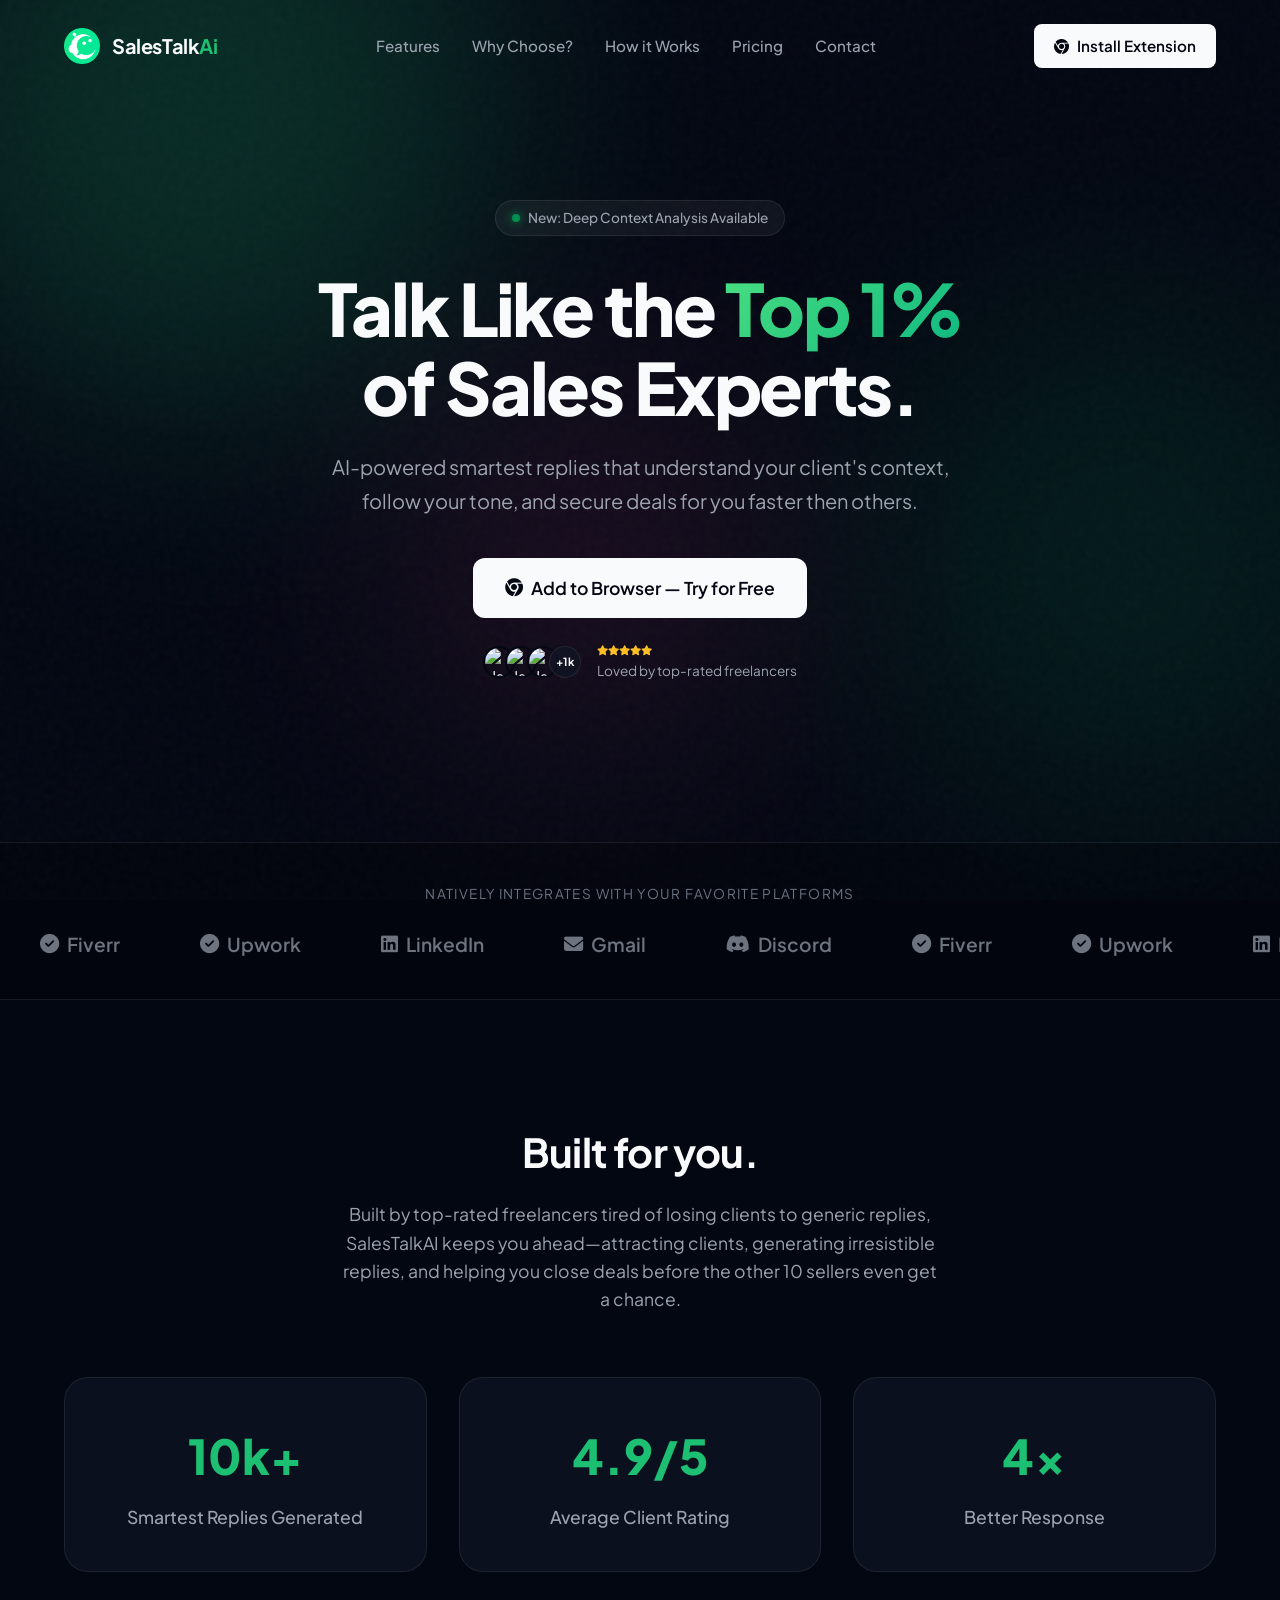
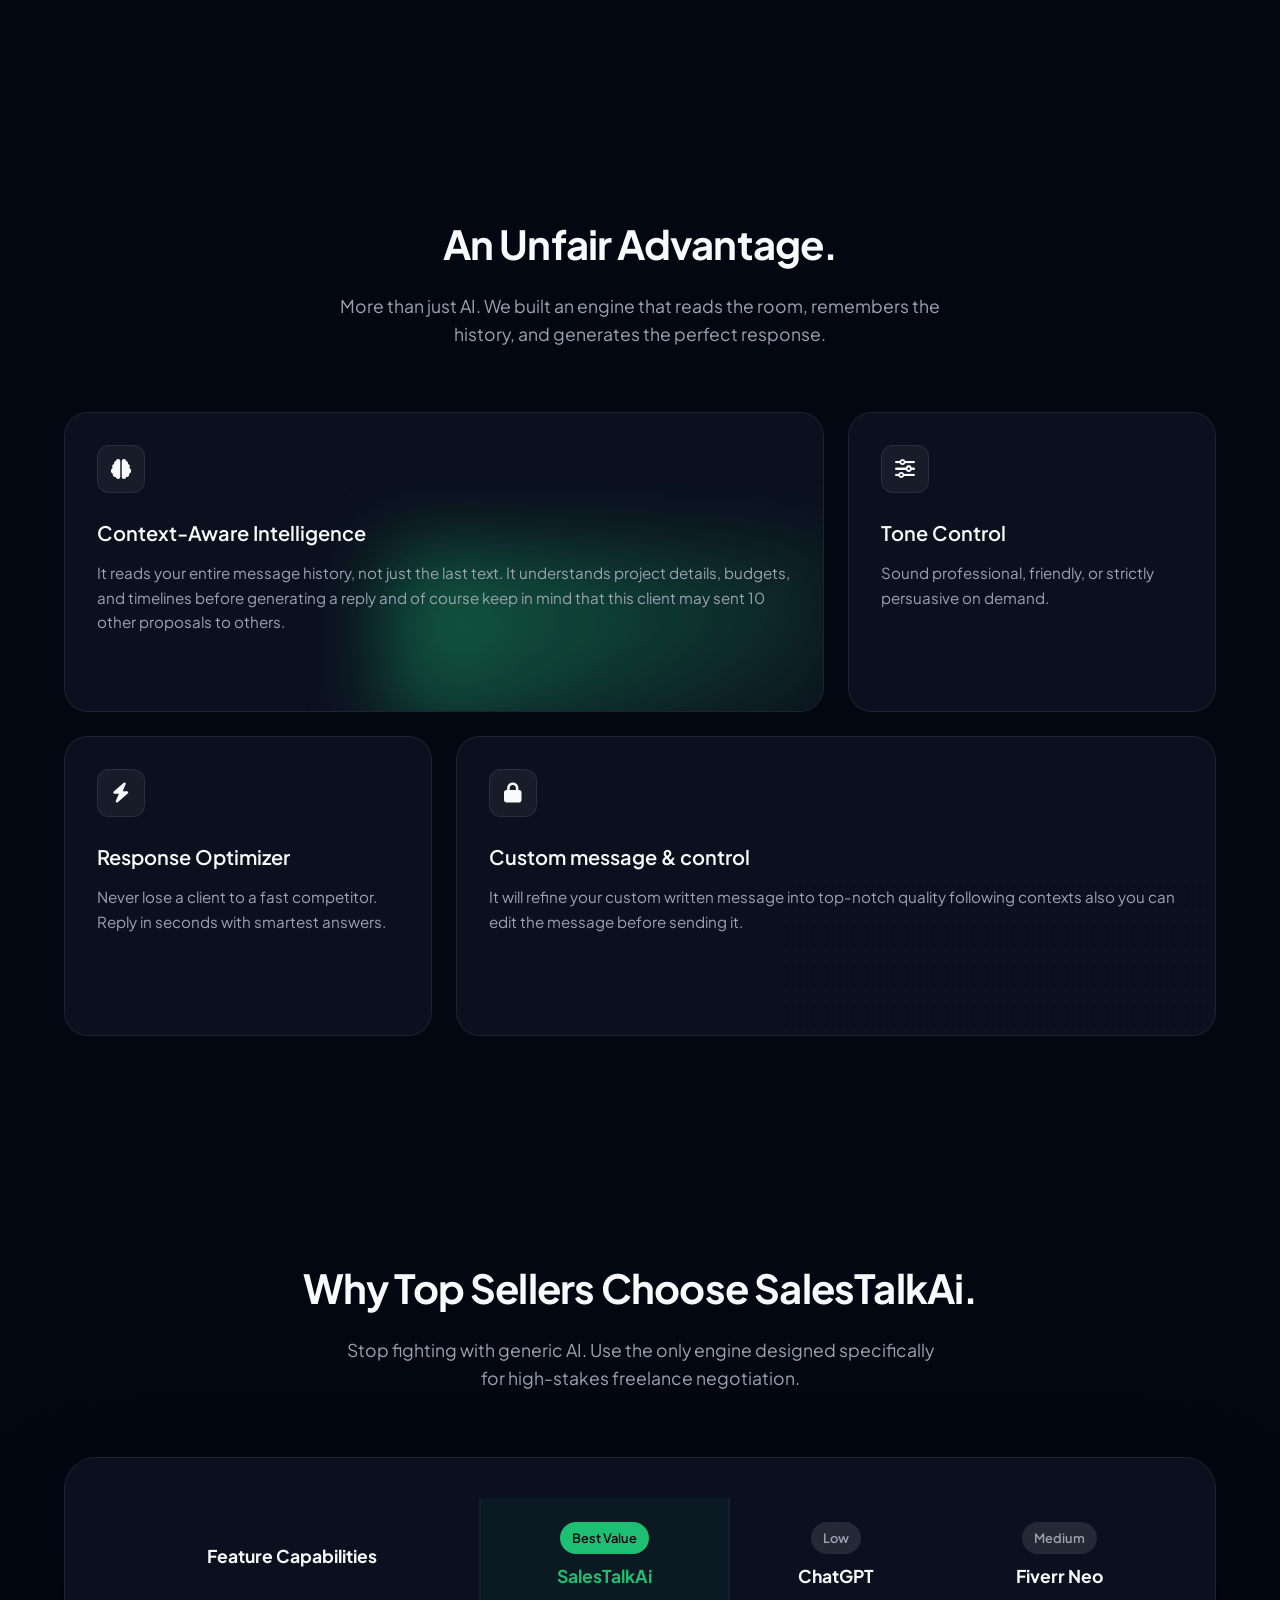
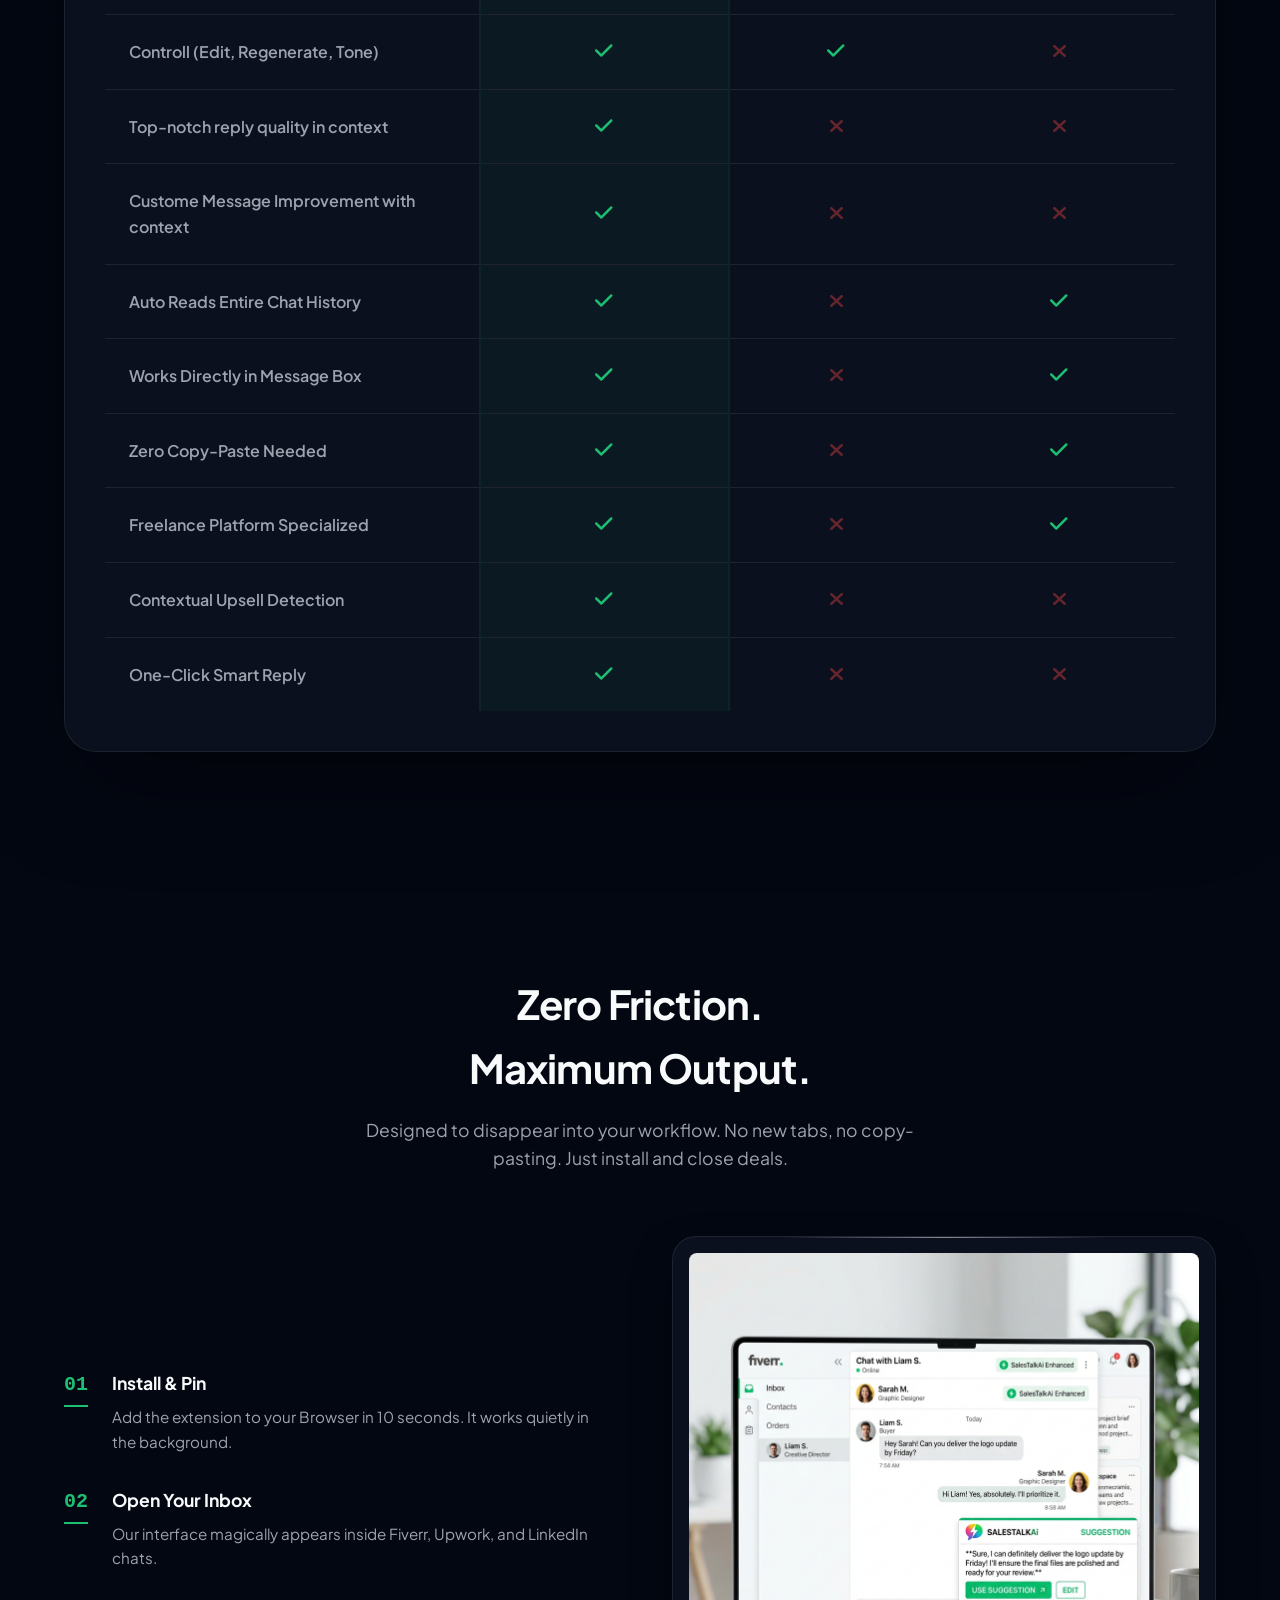
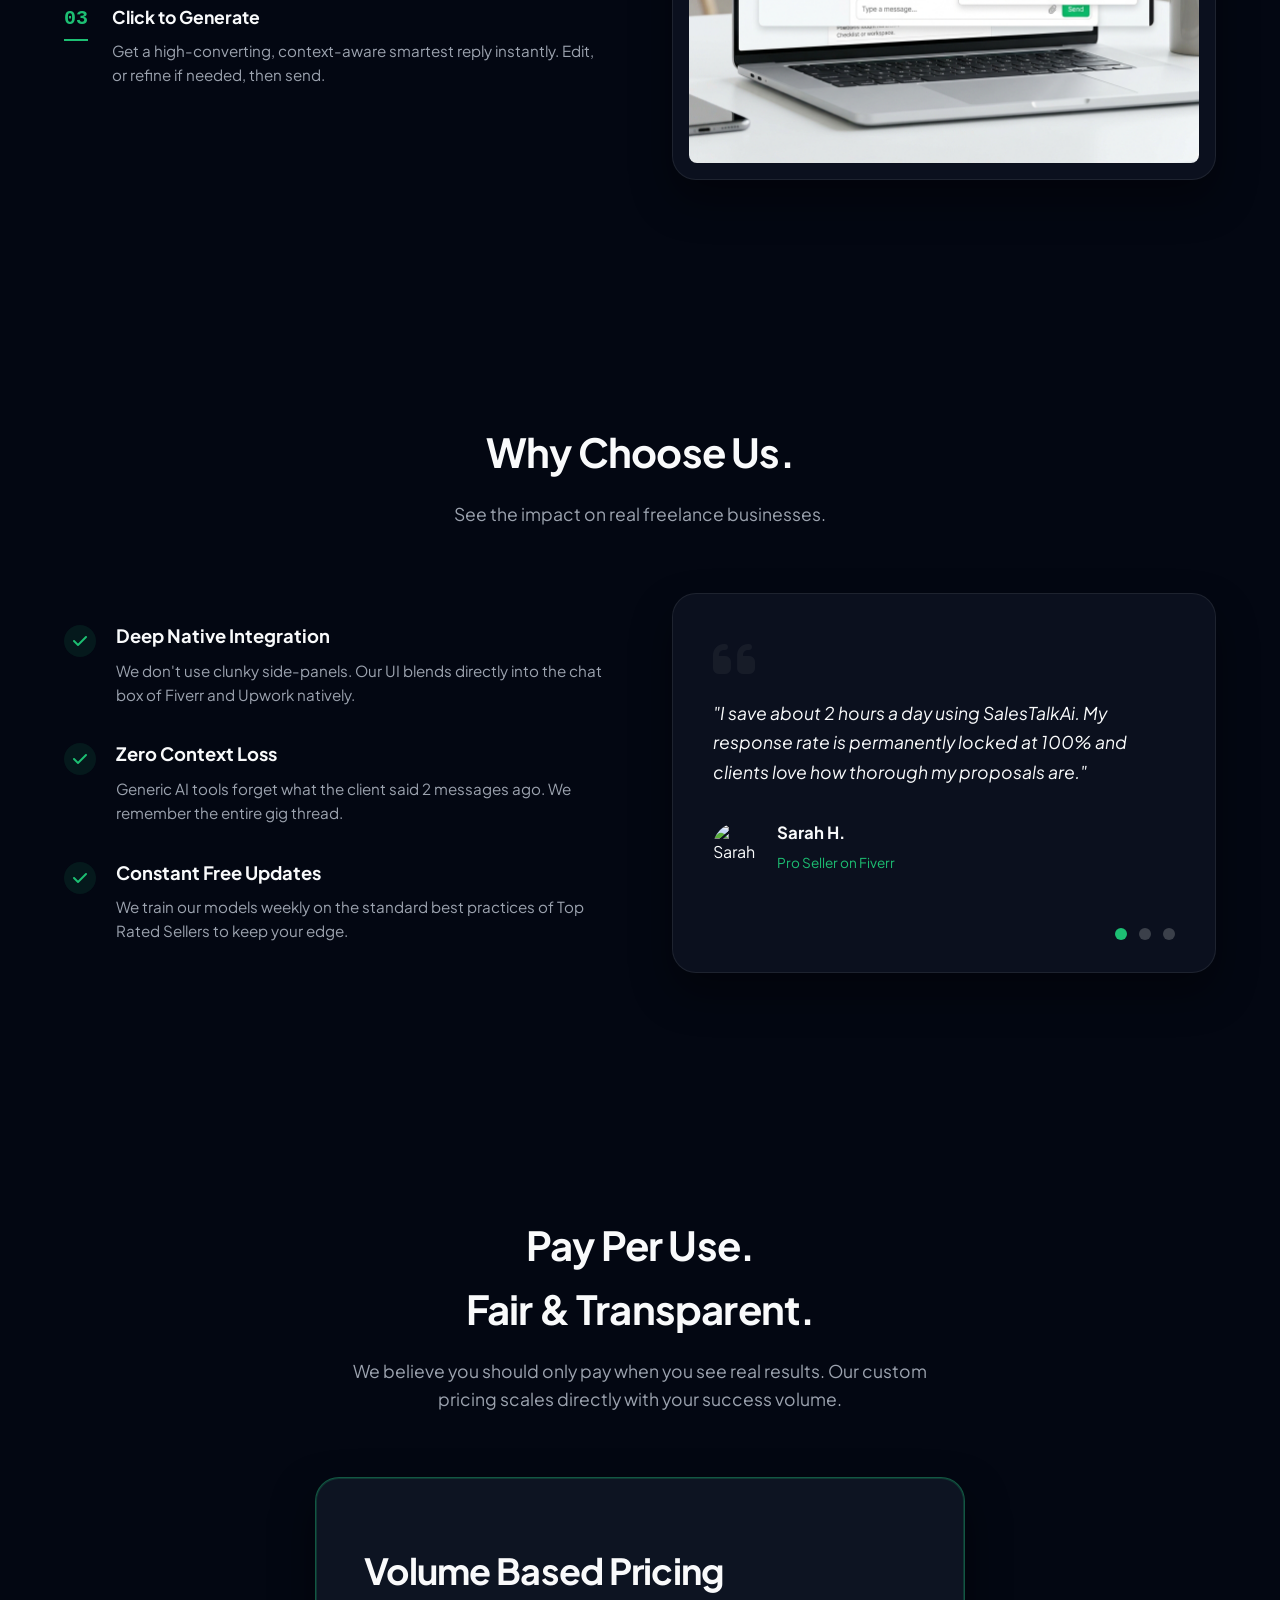
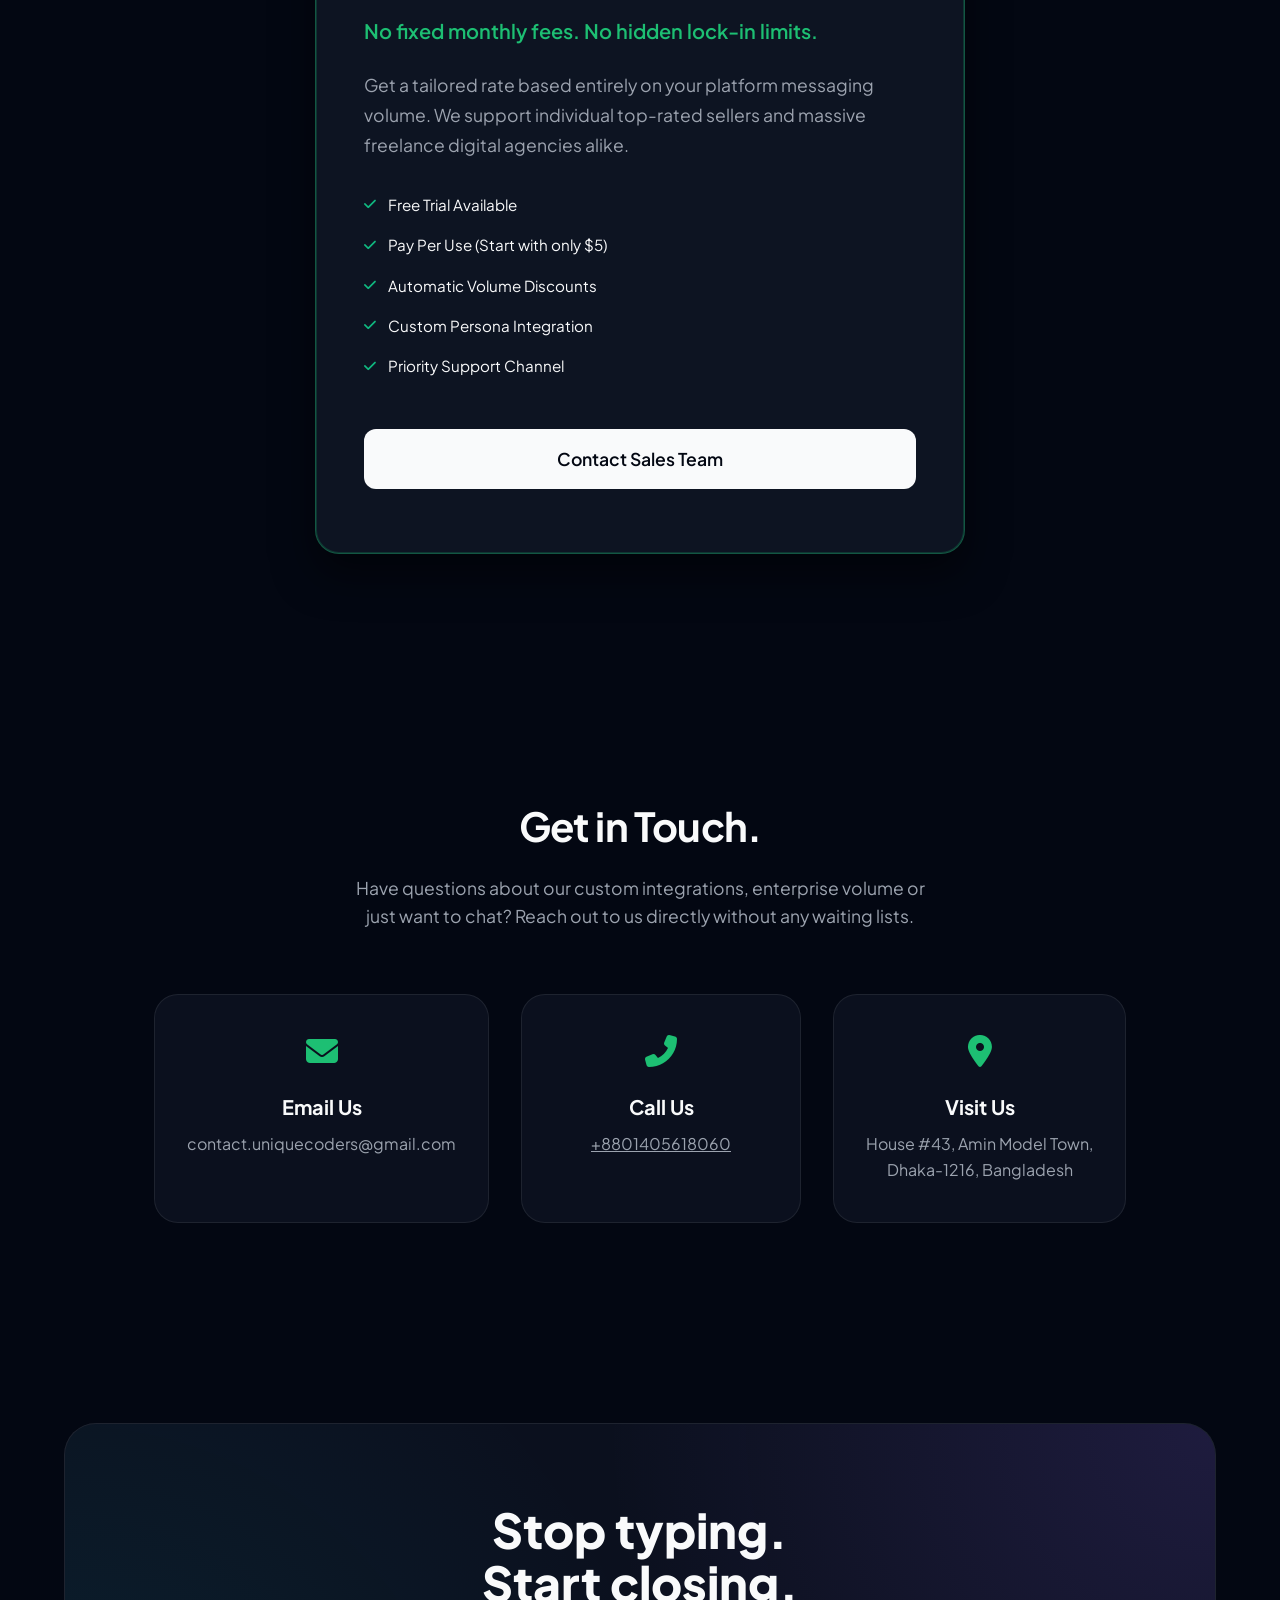
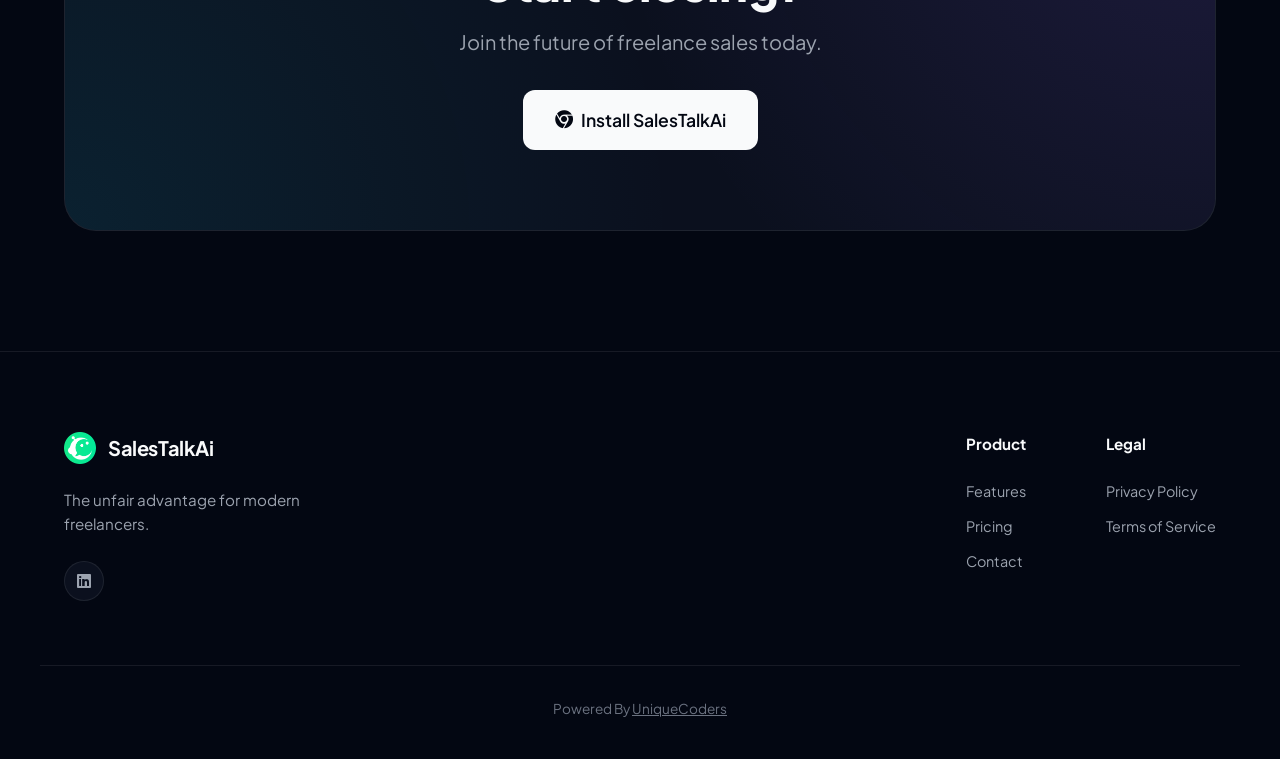
==== commit 495b6c51: "Update index.html" ====
--- a/index.html
+++ b/index.html
@@ -465,6 +465,7 @@
                         <p class="pricing-bio">Get a tailored rate based entirely on your platform messaging volume. We
                             support individual top-rated sellers and massive freelance digital agencies alike.</p>
                         <ul class="plan-features">
+                            <li><i class="fas fa-check text-accent"></i> Free Trial Available</li>
                             <li><i class="fas fa-check text-accent"></i> Pay Per Use (Start with only $5)</li>
                             <li><i class="fas fa-check text-accent"></i> Automatic Volume Discounts</li>
                             <li><i class="fas fa-check text-accent"></i> Custom Persona Integration</li>
@@ -606,4 +607,4 @@
     </script>
 </body>
 
-</html>+</html>
